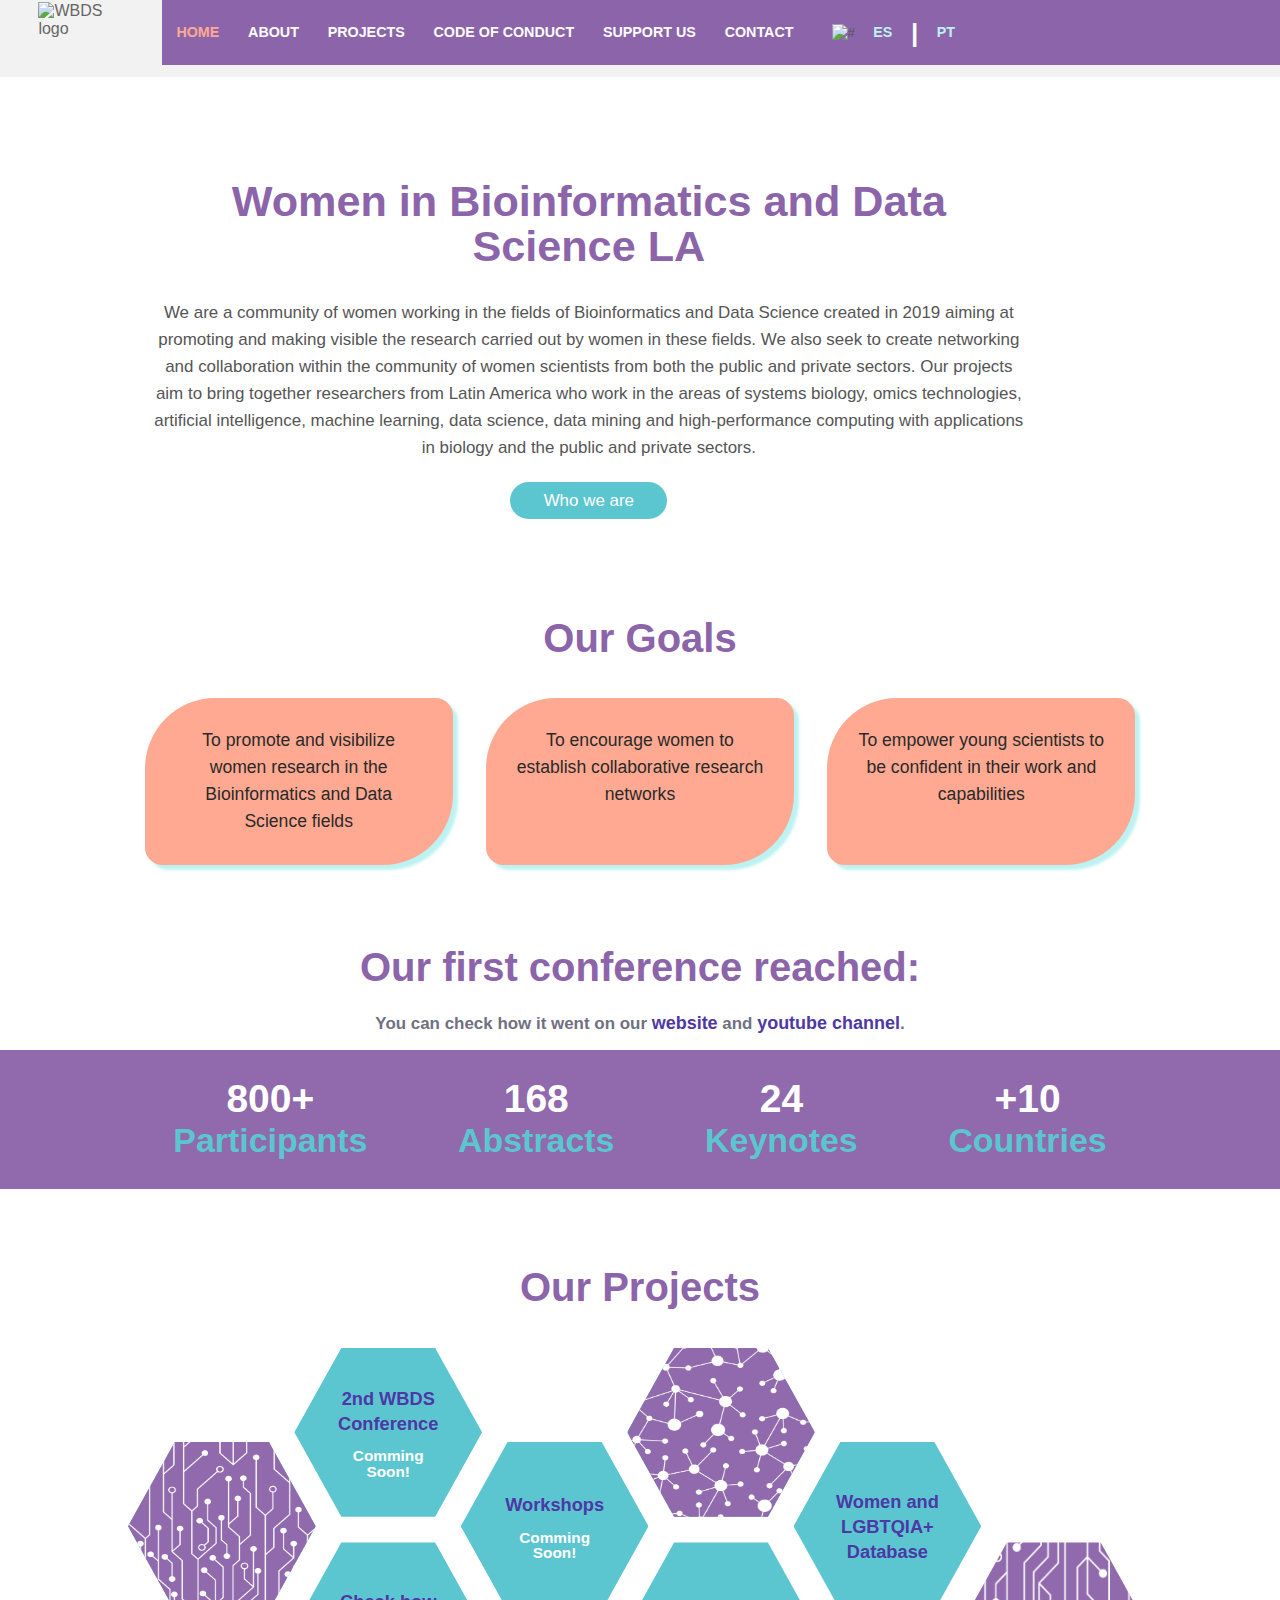
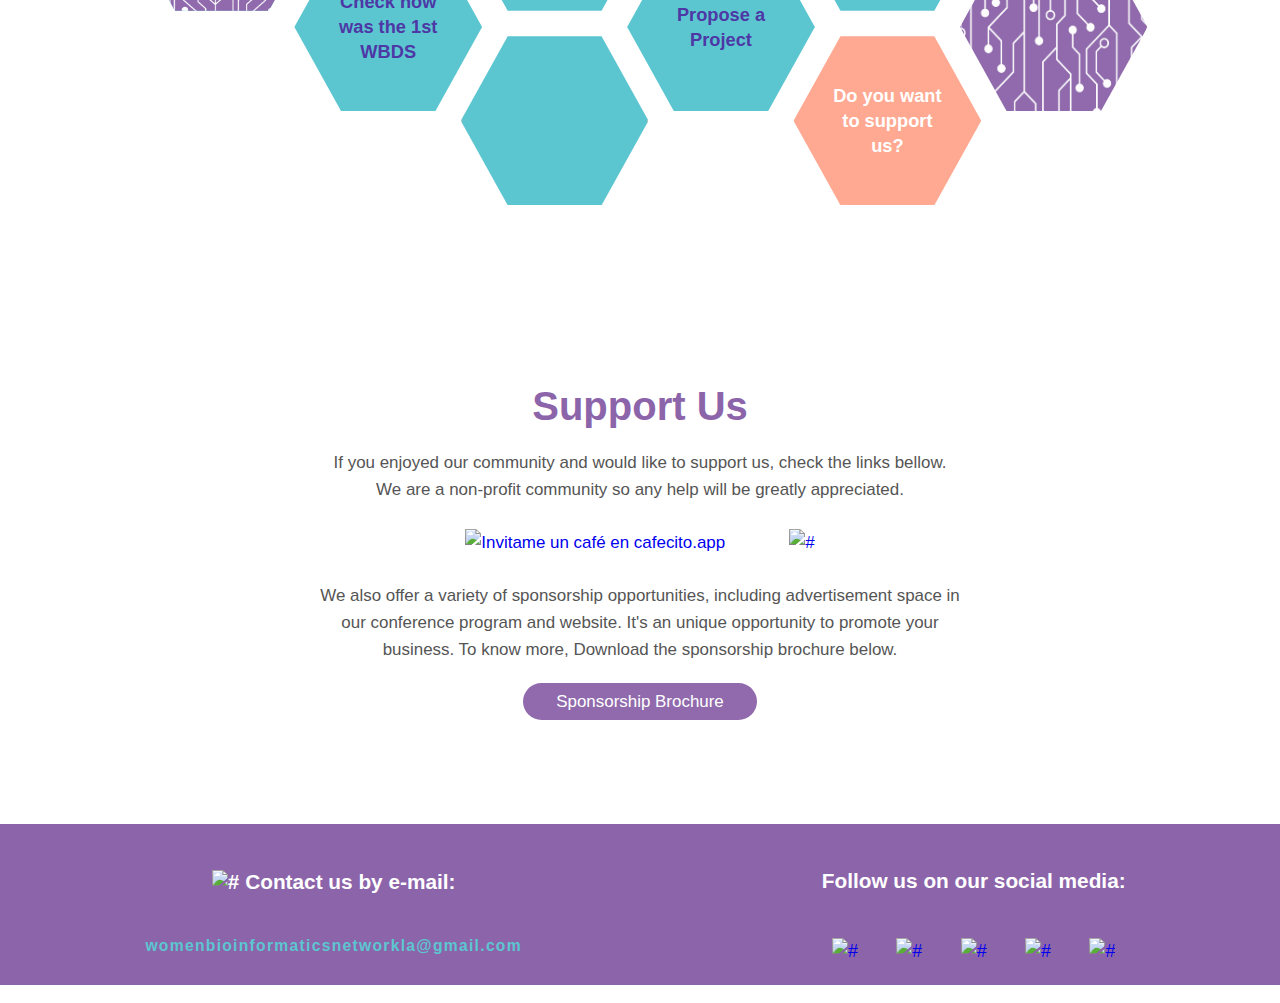
==== index.html @ a0a858cb "fixed responsive" ====
<!DOCTYPE html>
<html lang="en">
    <head>
        <meta charset='utf-8'>
        <meta http-equiv='X-UA-Compatible' content='IE=edge'>
        <title>Women in Bioinformatics and Data Science Latin America</title>
        <meta name='viewport' content='width=device-width, initial-scale=1'>
        <link rel='stylesheet' type='text/css' href='main.css'>
        <link rel='stylesheet'  type='text/css' href="responsive.css">
        <script src="assets/js/main.js" type="text/javascript" charset="utf-8" defer></script>
        <script src="https://code.jquery.com/jquery-3.5.1.min.js" integrity="sha256-9/aliU8dGd2tb6OSsuzixeV4y/faTqgFtohetphbbj0=" crossorigin="anonymous"></script>
    </head>
       
    <body>
        <nav>
            <figure class="logofigure">
                <img src="./assets/img/logo.png" alt="WBDS logo" >
            </figure>
            <figure class="arrowfigure">
                <img src="./assets/img/top_arrow.png" alt="" >
            </figure>
            <div class="header">
                <div class="ham">
                    <img src="assets/icon/lista.png" class="ham-list disable" id="ham-list" >
                    <img src="assets/icon/close.png" class="cross-icon" id="cross-icon">
                </div>
                <ul class="nav-options" id="nav-options">
                    <li>
                        <a id="home-button" class="active" href="index.html">Home</a>
                    </li>
                    <li>
                        <a id="whoweare-button" href="#">About</a>
                    </li>
                    <li>
                        <a href="#projects">Projects</a>
                    </li>
                    <li>
                        <a href="conduct.html">Code of Conduct</a>
                    </li>
                    <li>
                        <a href="#support">Support Us</a>
                    </li>
                    <li>
                        <a href="#contact">Contact</a>
                    </li>
                    <li>
                        <ul class="lang-ul">
                            <li class="languages">
                                <img alt="#" src="./assets/icon/globe.png" class="lang-img">
                                <img alt="#" src="./assets/icon/globe_purple.png" class="lang-imige-mobile">
                            </li>
                            <li class="languages">
                                <a href="#">ES</a>
                            </li>
                            <li class="languages">
                                <h4 class="sep">|</h4>
                            </li>
                            <li class="languages">
                                <a href="#">PT</a>
                            </li>
                        </ul>
                    </li>
                </ul>
                <div>
                    <img>
                </div>
            </div>
        </nav>
    
        <section id="about">
            <div  class="row">
                <article class='about'>
                    <h1>Women in Bioinformatics and Data Science LA</h1>
                    <p>We are a community of women working in the fields of Bioinformatics and Data Science created in 2019 aiming at promoting and making visible the research carried out by women in these fields. 
                        We also seek to create networking and collaboration within the community of women scientists from both the public and private sectors.
                        Our projects aim to bring together researchers from Latin America who work in the areas of systems biology, omics technologies, artificial intelligence, machine learning, data science, data mining and high-performance computing with applications in biology and the public and private sectors.</p>
                    <a href="about.html" class="button" target="_blank" >Who we are</a>
                </article>
    
                <figure class="aboutfigure">
                    <img src="./assets/img/cabeza.png" alt="" >
                </figure>
            </div>
        </section>

        <section id="goals">
            <article class="goals">
                <h2>Our Goals</h2>
                <ul>
                    <li>To promote and visibilize women research in the Bioinformatics and Data Science fields</li>
                    <li>To encourage women to establish collaborative research networks</li>
                    <li>To empower young scientists to be confident in their work and capabilities</li>
                </ul>
            </article>
        </section>

        <section id="1stwbds">
            <h2 class="blue">Our first conference reached: </h2>
            <p class="p_purplerow" >You can check how it went on our <a href="https://womenbioinfodatascla.github.io/" target="_blank">website</a> and <a href="https://www.youtube.com/channel/UCh4nMfC3_YIH6A1q5uf2Q0Q" target="_blank">youtube channel</a>.</p>  
            <div class="purplerow">
                <ul>
                    <li>
                        <h3>800+</h3>
                        <h4>Participants</h4>
                    </li>
                    <li>
                        <h3>168</h3>
                        <h4>Abstracts</h4>
                    </li>
                    <li>
                        <h3>24</h3>
                        <h4>Keynotes</h4>
                    </li>
                    <li>
                        <h3>+10</h3>
                        <h4>Countries</h4>
                    </li>
                </ul>
            </div>
        </section>

        <section id="projects">
            <h2>Our Projects</h2>
            <div  class="projects">
                <a>
                    <div>
                    </div>
                    <img alt src='assets/img/CIRCUITOS.png'/>
                </a>
                <a class="clickable">
                    <div>
                    <h2>2nd WBDS Conference</h2>
                        <h3>Comming Soon!</h3>
                    </div>
                </a>
                <a class="clickable">
                    <div>
                        <h2>Workshops</h2>
                        <h3>Comming Soon!</h3>
                    </div>
                </a>
                <a>
                    <div>
                    </div>
                    <img alt src='assets/img/MOLECULAS.png' />
                </a>
                <a href="https://docs.google.com/forms/d/e/1FAIpQLSenGDo6cDI_2JZp46tJMPOEjCPrtkJ-uGvq1oJvF2e5HRYYkg/viewform" 
                target="_blank" class="clickable">
                    <div>
                        <h2>Women and LGBTQIA+ Database</h2>
                    </div>
                </a>
                <a class="whitehex">
                    <div>
                    </div>
                </a>
                <a class="whitehex">
                    <div>
                    </div>
                </a>
                <a href="https://www.youtube.com/playlist?list=PLZhNxFPjwTi5iaRr1PeLcjsF1xMmEpogy" 
                target="_blank" class="clickable">
                    <div>
                        <h2>Check how was the 1st WBDS</h2>
                    </div> 
                </a>
                <a>
                    <div>
                    </div>
                    <img alt src='assets/img/cabeza.png' />
                </a>
                <a href="https://docs.google.com/forms/d/e/1FAIpQLSdyi72ASbIZ6bM4K6M4HJ2yL90kCVtoL7L1igOxL93oGFOPxg/viewform" 
                target="blank" class="clickable">
                    <div>
                        <h2>Propose a Project</h2>
                    </div> 
                </a>
                <a href="#support" class="orangehex" >
                    <div>
                        <h2>Do you want to support us?</h2>
                    </div> 
                </a>
                <a class="whitehex">
                    <div>
                    </div>
                    <img alt src='assets/img/CIRCUITOS2.png'/>
                </a>
            </div>
        </section>

        <section id="who-we-are" class="abtext">
        </section>

        <section id="support" class="support">
            <h2>Support Us</h2>
            <article>
                <p>If you enjoyed our community and would like to support us, check the links bellow.</p>
                <p>We are a non-profit community so any help will be greatly appreciated.</p>
                <div class="supportlinks">
                    <a href="https://cafecito.app/wbdsla" rel="noopener" target="_blank">
                        <img src="assets/img/cafecito.png" alt="Invitame un café en cafecito.app">
                    </a> 
                    <a href="https://www.paypal.me/1wbds" rel="noopener" target="_blank">
                        <img src="assets/img/paypal.png" alt="#">
                    </a> 
                </div>
            </article>
            <article>
                <p> We also offer a variety of sponsorship opportunities, including advertisement space in our conference program and website. 
                    It's an unique opportunity to promote your business. To know more, Download the sponsorship brochure below. </p>
                <div class="brochurelink">
                    <a href="#" class="button" target="_blank">Sponsorship Brochure</a>
                </div>
            </article>
        </section>

        <footer id="contact" >
            <section id="email">
                <h5><img src="./assets/icon/email.png" alt="#">  Contact us by e-mail:</h5>
                <address>womenbioinformaticsnetworkla@gmail.com</address>
            </section>
            
            <section id="socialmedia" >
                <h5>Follow us on our social media:</h5>
                <ul class="medialinks">
                    <li>
                        <a href="https://twitter.com/BioinfoLa" target="_blank"><img alt="#" src="./assets/icon/tw.png"></a>
                    </li>
                    <li>
                        <a href="https://www.facebook.com/womenbioinfodatascla" target="_blank"><img alt="#" src="./assets/icon/fb.png"></a>
                    </li>
                    <li>
                        <a href="https://t.me/WomenBioinfoDataScLA" target="_blank"><img alt="#" src="./assets/icon/tl.png"></a>
                    </li>             
                    <li>
                        <a href="https://www.youtube.com/channel/UCh4nMfC3_YIH6A1q5uf2Q0Q" target="_blank"><img alt="#" src="./assets/icon/yt.png"></a>
                    </li>
                    <li>
                        <a href="https://github.com/WomenBioinfoDataScLA" target="_blank"><img alt="#" src="./assets/icon/gt.png"></a>
                    </li>
                </ul>
            </section>
        </footer>
        <script src='main.js'></script>        
        <svg width="0" height="0">
            <defs>
                <clipPath id="hexagono" clipPathUnits="objectBoundingBox">
                    <polygon points=".25 0, .75 0, 1 .5, .75 1, .25 1, 0 .5" />
                </clipPath>
            </defs>
        </svg>
    </body>
</html>
---- main.css ----
/*----------------------------- import fonts -----------------------------*/
@import url('https://fonts.google.com/?query=lato&preview.text_type=custom&selection.family=Lato:ital,wght@0,400;1,300;1,400');

* {
  margin: 0;
  padding: 0;
  box-sizing: border-box;
  position: relative;
  border: 0 none;
}

body {
  color: #666666;
  font-family: 'Lato', sans-serif;
  font-weight: normal;
  margin: 0;
  overflow-x: hidden;
  background-color: rgb(255, 255, 255);
}

h1 {
  line-height: 45px;
  font-size: 2.7em;
  color: rgb(140, 100, 170);
  text-align: center;
  font-weight: bold;
  margin-bottom: 30px;
  width: 100%;
}

h2 {
  line-height: 45px;
  font-size: 2.5em;
  color: rgb(140, 100, 170);
  text-align: center;
  margin-bottom: 20px;
}

h3 {
  font-size: 2.3em;
  text-align: center;
}

h4 {
  font-size: 2em;
  color: rgb(255, 255, 255);
}

h5 {
  font-size: 1.3em;
  color: rgb(255, 255, 255);
  margin: 2vw 0;
}

h6 {
  font-size: 0.9em;
}

p,li {
  font-size: 1.06em;
  color: rgb(85, 85, 85);
  line-height: 27px;
  text-align: center;
}

a{
  text-decoration: none; /* remove underline */
  font-size: 1.06em;
  line-height: 27px;
  text-align: center;
}

.disable {
  display: none;
}

/*----------------------------- nav bar -----------------------------*/
/*https://itnext.io/how-to-create-a-responsive-navigation-bar-with-html-css-and-jquery-step-by-step-tutorial-9c780b58479f*/

nav{
  display: flex;
  flex-direction: row;
  align-items: flex-start;
  margin:0;
  height:6vw;
  width: 100%;
  background: #f3f2f2;
}

.logofigure{
  margin:0 3vw;
}

.logofigure img{
  width:auto;
  height:4.9vw;
  margin-top: 2%;
}

.arrowfigure{
  margin:0px -1px 0px 0px;
}

.arrowfigure img{
  height:5.1vw;
}

.header{
  background-color: rgb(140, 100, 170);
  width: 100%;
  height: 5.1vw;
  display: flex;
  align-items: center;
}

nav ul{
  display: flex;
  align-items: center;
  text-transform: uppercase;
  margin:0;
}

nav li{
  list-style-type: none;
  margin: 0 .3vw;
  line-height: 18px;
}

nav a{
  color: rgb(254, 254, 254);
  font-size: 1.1em;
  line-height: 15px;
  font-weight: bold;
}

nav a:hover{
  color: #ffa992;
}

.active{
  color: #ffa992
}

.lang-imige-mobile{
  display: none;
}

.ham{
  display: none;
}

.lang-img{
  width: 32px;
}

.languages{
  margin:0 0.15vw;
}

.languages a{
  color:#bdf2f2;
  margin: 0;
}

/*----------------------------- ABOUT -----------------------------*/

.row {
  display: flex;
  padding: 0;
  margin: 5vw 12vw;
  align-items: center;
  justify-content: center;
}

.about {
  padding: 3vw 0vw;
  margin-right: 2vw;
  text-align: center;
}

.about p{
  margin-bottom: 2vw;
}

.aboutfigure {
  padding: 3vw;
}

.aboutfigure img{
  width:auto;
  height:26vw;
}

/*----------------------------- BUTTON -----------------------------*/
/*https://fdossena.com/?p=html5cool/buttons/i.frag*/

.button{
  width: 10vw;
  padding: 0.7vw 2.6vw;
  margin:1vw;
  border-radius:2em; /* borda arredondada */
  color:#FFFFFF;
  background-color:  #5cc6d0;
  transition: all 0.2s;
}

.button:hover{
  background-color: #e7d4f9;
  color: #906aac;
}

/*----------------------------- GOALS -----------------------------*/

.goals{
  display: flex;
  flex-direction: column;
  justify-content: center;
  margin: 5vw 10vw;
}

.goals ul{
  list-style: none;
  display: flex;
  width: 100%;
  justify-content: space-between;
}

.goals li{
  background-color: #ffa992;
  padding: 2.3vw;
  margin: 1.3vw;
  flex: 1;
  border-radius: 4em 1em;
  font-size: 1.1em;
  color: #292929;
  box-shadow: 5px 5px 3px #bdf2f2;
}

.goals li:hover{
  box-shadow: 5px 5px 3px #e7d4f9;
}


/*----------------------------- 1stWBDS -----------------------------*/

.p_purplerow{
  margin: 0.3vw 0vw;
  line-height: 2vw;
  font-weight: bold;
  color: #707081;
}

.p_purplerow a{
  color:#4d38a5;
}

.purplerow {
  padding: 1.5vw 10vw;
  margin: 1vw 0vw 6vw 0vw;
  background-color: #906aac;
}

.purplerow ul{
  list-style: none;
  display: flex;
  flex-direction: row;
  flex-wrap: wrap;
  width: 100%;
  justify-content: space-around;
}

.purplerow h3{
  color:#ffff;;
  margin: 1.2vw 0vw;
}

.purplerow h4{
  color:#5cc6d0;
  margin: 1.2vw 0vw;
}

.purplerow h3:hover,h4:hover{
  color: #e7d4f9;
}



/*----------------------------- SUPPORT -----------------------------*/

.support{
  background-image: url("assets/img/box.png");
  background-repeat: no-repeat;
  background-position: top;
  padding-bottom: 5vw;
}

.support h2{
  padding-top: 5vw;
}

.support article{
  margin: 0 25vw;
  text-align: center;
}

.supportlinks{
  display: flex;
  flex-direction: row;
  margin: 2vw 0;
  text-align: center;
  justify-content: center;
  gap:5vw;
}

.brochurelink{
  margin: 2vw 0;
}

.brochurelink .button{
  color: #ffff;
  background-color: #906aac;
}

.brochurelink .button:hover{
  color: #ffff;
  background-color: #5cc6d0;
}


/*-------------------------HEXAGONS-----------------------------*/

:root {
	--Nhexa: 4;
	--gap: 2vw;
	--size: calc(calc(100vw / var(--Nhexa)) - var(--gap));
}

#projects{
  box-sizing: border-box;
  overflow-X: hidden;
	hyphens: auto;
  position: relative;
  box-sizing: inherit;
}

.projects {
  margin: calc(var(--size) * .70) 0 3vw 10vw;
  width: calc(var(--size) * calc(var(--Nhexa) - 1));
	display: grid;
	grid-template-columns: repeat(var(--Nhexa), 1fr);
	grid-gap: var(--gap);
}

.projects a {
	background: #5cc6d0;
  width: var(--size);
  height: calc(var(--size) / 1.1111111);
	clip-path: url(#hexagono);
  clip-path: polygon(25% 0, 75% 0, 100% 50%, 75% 100%, 25% 100%, 0 50%);
  margin-right: calc(var(--size) / 2);
	color: #fff;
	overflow: hidden;
}

.projects a.clickable:hover{
  background: #bdf2f2;
}

.projects a.orangehex:hover{
  background: #e7d4f9;
}

.projects a.orangehex:hover h2{
  color: #4d38a5;
}

.projects a.clickable:active, a.orangehex:active {
  box-shadow: 0 2px 0 #006599;
  transform: translateY(3px);
}

.projects .whitehex,.projects .orangehex{
  display:none;
}

.projects .orangehex h2 {
  color: #ffffff;
  margin:0 -8px;
}

.projects a:nth-child(2n) {
  margin: calc(var(--size) * -.5) calc(var(--size) * -.25) 0 calc(var(--size) * -.75);
}

.projects a::before {
	content: '';
	float: left;
	width: 25%;
	height: 100%;
	clip-path: polygon(0% 0%, 100% 0%, 0% 50%, 100% 100%, 0% 100%);
	shape-outside: polygon(0% 0%, 100% 0%, 0% 50%, 100% 100%, 0% 100%);
}

.projects img {
  width: var(--size);
	height: var(--size);
	position: absolute;
	top: 50%;
	left: 50%;
	transform: translate(-50%, -50%);
	transform-origin: 0% 50%;
	transition: .75s;
	clip-path: url(#hexagono);
	clip-path: inherit;
	z-index:  10;
}

.projects h2 {
  font-size: .95em;
  line-height: 25px;
  color:#4d38a5;
  margin:0 -9px;
}

.projects h3 {
  font-size: .8em;
  color:#ffffff;
  margin-top: 1vw;
}

.projects div {
	display: flex;
	flex-direction: column;
	flex-wrap: nowrap;
	justify-content: center;
	max-width: 50%;
	height: 100%;
	font-size: calc(9 / var(--Nhexa) * 1vw);
	line-height: 1;
	color: #fff;
	transition: .75s .05s;
  text-align: center;
}

.projects div p {
	font-size: 70%;
	line-height: 1.2;
	width: 100%;
}

@media only screen and (max-width: 600px) {
	:root {
    --Nhexa: 2;
  }

  .projects{
    margin-left: 0;
  }
}

/*----------------------------- FOOTER -----------------------------*/

footer {
  background-color: rgb(140, 100, 170);
  margin-top: 1.5vw;
  margin-bottom: 0;
  padding-top:1.5vw;
  display: flex;
  flex-direction: row;
  justify-content: space-around;
  align-items: center;
}

footer section{
  display: flex;
  flex-direction: column;
  align-items: center;
}

footer h4 {
  color:#FFFFFF;
  margin-bottom: 0px;
}

address {
  font-size: .98em;
  line-height: 4vw;
  margin-bottom: 1vw;
  color:rgb(92, 198, 208);
  font-weight: bold;
  font-style: normal;
  letter-spacing: .1vw;
}

.medialinks{
  height: 5.2vw;
  display: flex;
  flex-wrap: wrap;
  justify-content: center;
  align-items: center;
  margin:0;
  line-height: 1vw;
  padding:0;
}

.medialinks li{
  list-style-type: none; /* remove bullet point */
  margin: 0 1.5vw; /* add space between items in the list */
}

.medialinks img:hover {
  background-color:rgb(92, 198, 208);
  border-radius: 1.4vw;
}

/*----------------WHO ARE WE------------*/
.abtext {
  padding: 3vw 0vw;
  text-align: center;
  margin-right: 2vw;
}

.memberslist {
  display: flex;
  justify-content: center;
  flex-wrap: wrap;
  align-items: center;
  margin: 0;
  width: 100%;
}

.member{
  display: flex;
  flex-direction: column;
  justify-content: center;
  align-items: center;
  margin-right: 50px;
  margin-left: 50px;
  width: 20vw;
  height: 350px;
}

.member img{
  width: 15vw;
  height: 15vw;
  object-fit: cover;
  border-radius: 100%;
}
---- responsive.css ----
@media screen and (min-width: 350px) and (max-width: 650px){
 h5{
    font-size: 1.1em;
 } 
 .goals li{
    padding: 4vw;
 }
 .purplerow li{
     margin: 0 7vw;
 }
 .projects h2 {
    font-size: 1.1em;
 }
 .support{
     background-image: none;
     background-color: #e7d4f9;
 }
 .supportlinks img{
     width: 90%;     
 }
 footer {
    padding-bottom: 4vw;
 }
 footer img {
    width: 7vw;
 }
}

@media screen and (max-width: 850px){
    h2{
        font-size: 2em;
    }
    h4{
        line-height: 35px;
    }
    
    nav {
        height: 11vw;
    }

    .arrowfigure img{
        height:9.2vw;
    }
      
    .header{
        height: 9.2vw;
        padding-left: 22%;
        padding-right: 12%;
        justify-content: right;
    }
    
    .nav-options{
        position: absolute;
        margin-top: 50%;
        align-items: end;
        margin-right: -2.5%;
    }

    .logofigure img{
        width:auto;
        height:8.9vw;
    }
   
    nav ul{
        flex-direction: column;
        margin-top: 40%;
        list-style-type: none;
        z-index: 10;
    }

    nav li{
        line-height: 30px;
    }

    nav a{
        color: rgb(140, 100, 170);
        font-size: 13px;
    }

    .lang-ul{
        flex-direction: row;
        margin-top: 0;
    }

    .languages a,
    .languajes h4{
        color: rgb(140, 100, 170);
    }

    .sep{
        color: rgb(140, 100, 170); 
    }

    .row{
        flex-direction: column-reverse;
        margin: 5vw 0vw;
    }

    .ham{
        display: block;
        position: absolute;
        margin-right: -7%;
        margin-top: 2%;
    }

    .ham img{
        width: 18px;
    }

    .lang-imige-mobile{
        display: block;
        width: 19px;
        margin-top: -44px;
        margin-left: 9px;
    }

    .about{
        margin-right: 0;
        margin: 0 4vw 2vw;
    }

    .button{
        margin:0.2em auto;
        padding: 1.5vw 2.6vw;
    }

    .goals{
        margin: 5vw 0vw;
    }

    .goals ul{
        flex-direction: column;   
    }

    .goals li{
        padding: 2.6vw;
    }

    .purplerow{
        padding: 0vw 3vw;
    }

    .purplerow h3{
        font-size: 1.7em;
    }

    .purplerow h4{
        font-size: 1.5em;
    }

    .projects{
        margin: calc(var(--size) * .7) 0 3vw 10vw;
    }
    
    .support{
        padding-bottom: 10vw;
    }

    .support h2 {
        padding-top: 8vw;
        margin-bottom: 26px;
    }

    .support article {
        margin: 0px 6vw;
    }
    
    footer{
        flex-direction: column;
        padding-bottom: 2vw;
    }

    footer img{
        width: 4.5vw;
    }
}

@media screen and (min-width:851px) and (max-width: 1009px){
    h3 {
        font-size: 1.8em;
        text-align: center;
    }
    nav ul > li {
        margin: 0 1vw;
        line-height: 18px;
    }
    nav a{
        font-size: .85em;
    }
    .row{
        margin: 5vw 8vw;
    }
    .goals{
        margin: 5vw 7vw;        
    }
    .purplerow h3{
        font-size: 1.7em;
    }

    .purplerow h4{
        font-size: 1.5em;
    }
}

@media (min-width: 1010px) and (max-width: 1500px){
    nav ul > li {
        padding: 8px 8px;
        font-size: 13px;
        margin: 0 0.5vw;
    }
    
    .languages {
        margin: 0 0.1vw;
    }

    :root {
        --Nhexa: 6;
      }
      .projects .whitehex {
          display: block;
          background: #ffff;
      }
      .projects .orangehex {
          display: block;
          background: #ffa992;
      }
}

/*-------------------------HEXAGONS-----------------------------*/
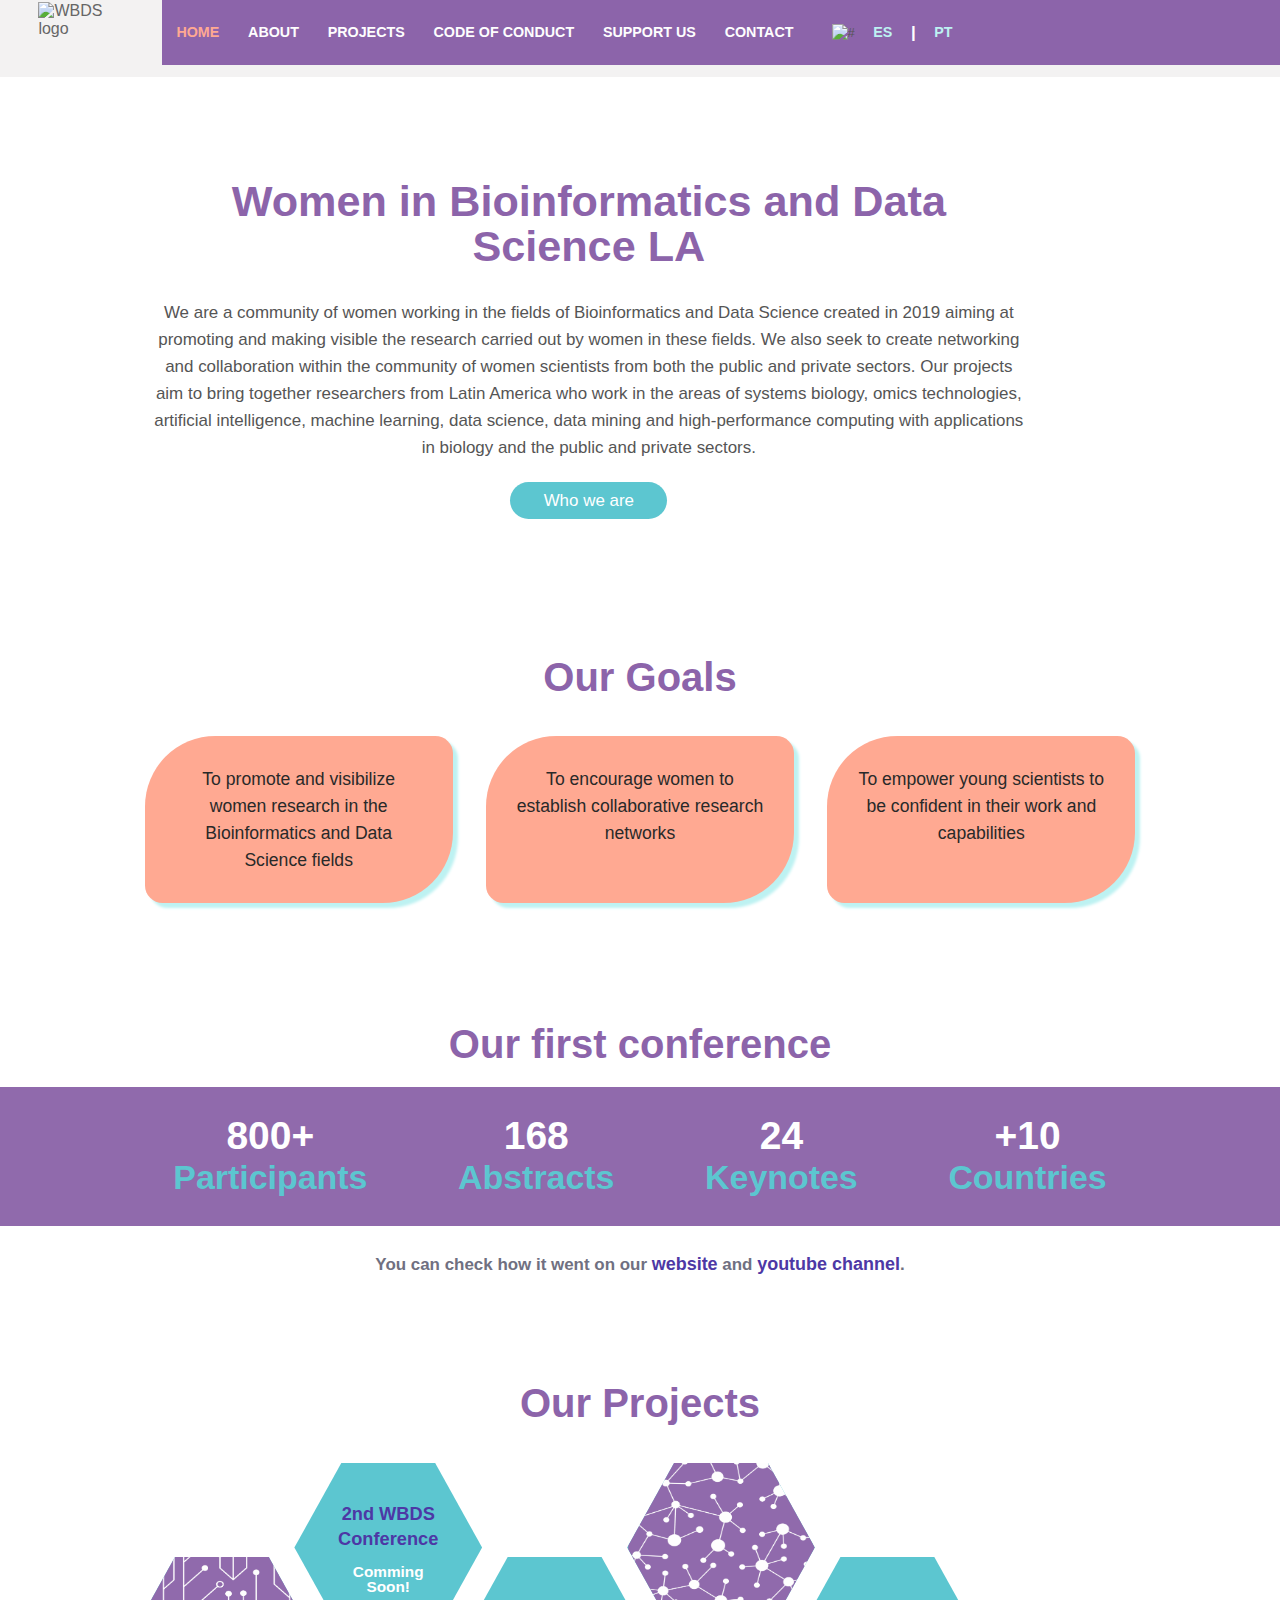
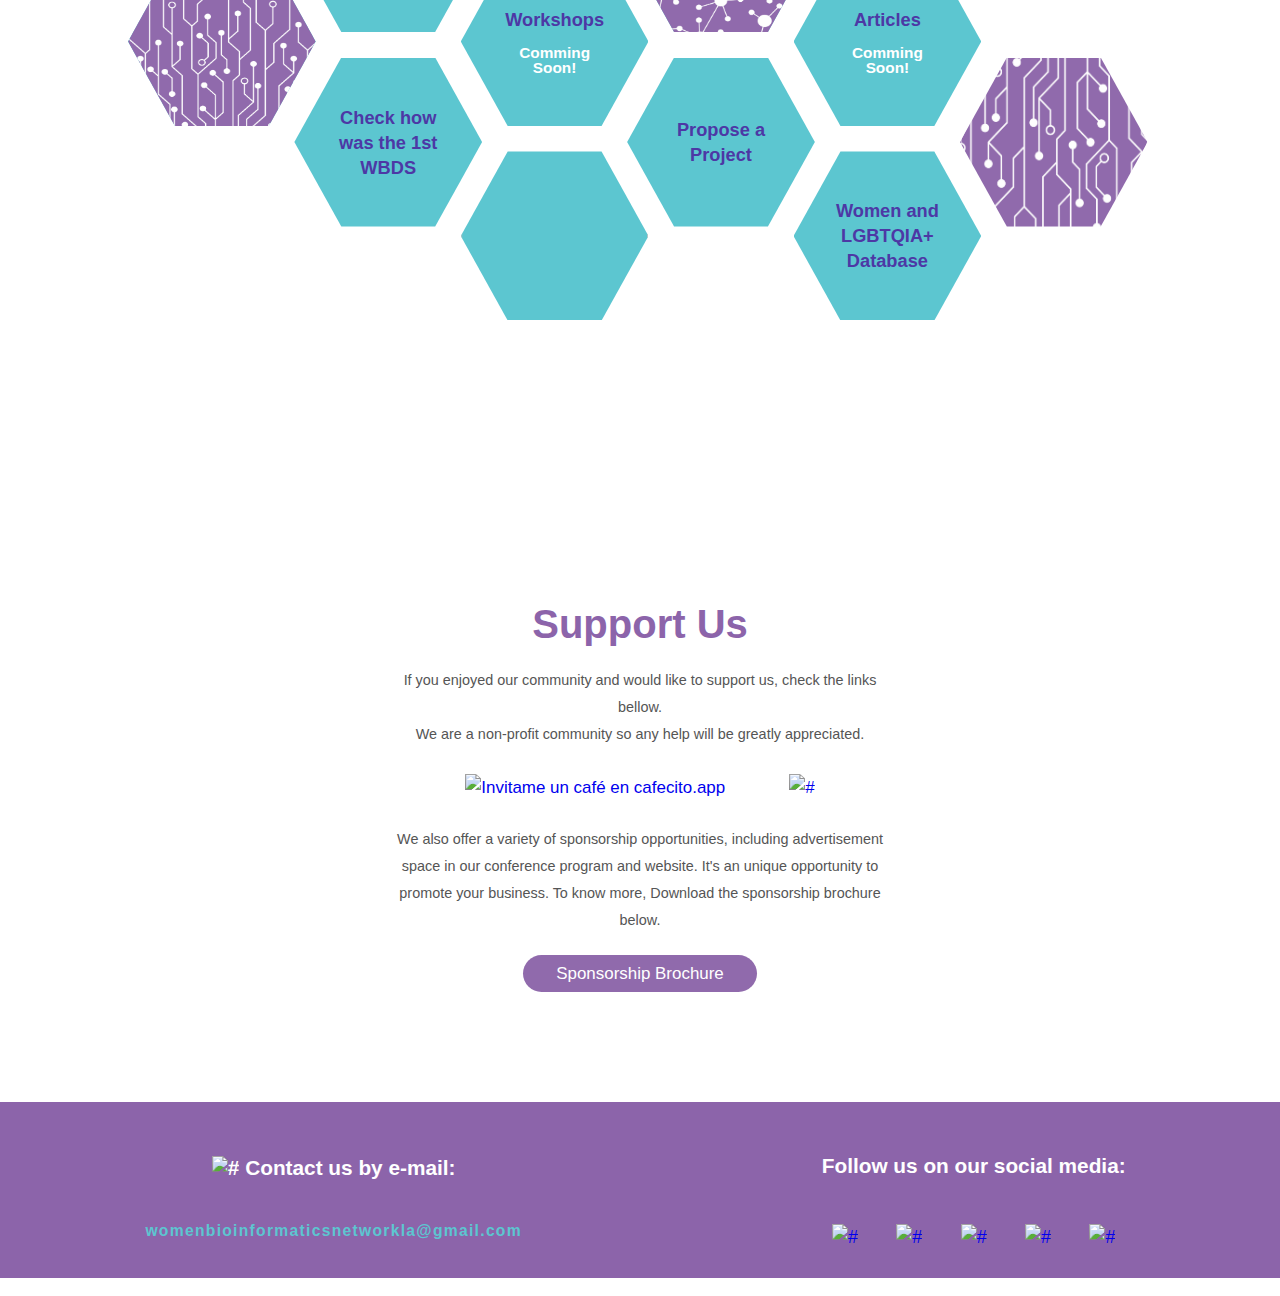
==== commit 668abbb5: "JS and responsive fixed" ====
--- a/index.html
+++ b/index.html
@@ -1,253 +1,257 @@
 <!DOCTYPE html>
 <html lang="en">
-    <head>
-        <meta charset='utf-8'>
-        <meta http-equiv='X-UA-Compatible' content='IE=edge'>
-        <title>Women in Bioinformatics and Data Science Latin America</title>
-        <meta name='viewport' content='width=device-width, initial-scale=1'>
-        <link rel='stylesheet' type='text/css' href='main.css'>
-        <link rel='stylesheet'  type='text/css' href="responsive.css">
-        <script src="assets/js/main.js" type="text/javascript" charset="utf-8" defer></script>
-        <script src="https://code.jquery.com/jquery-3.5.1.min.js" integrity="sha256-9/aliU8dGd2tb6OSsuzixeV4y/faTqgFtohetphbbj0=" crossorigin="anonymous"></script>
-    </head>
-       
-    <body>
-        <nav>
-            <figure class="logofigure">
-                <img src="./assets/img/logo.png" alt="WBDS logo" >
+
+<head>
+    <meta charset='utf-8'>
+    <meta http-equiv='X-UA-Compatible' content='IE=edge'>
+    <title>Women in Bioinformatics and Data Science Latin America</title>
+    <meta name='viewport' content='width=device-width, initial-scale=1'>
+    <link rel='stylesheet' type='text/css' href='main.css'>
+    <link rel='stylesheet' type='text/css' href="responsive.css">
+    <script src="assets/js/main.js" type="text/javascript" charset="utf-8" defer></script>
+    <script src="https://code.jquery.com/jquery-3.5.1.min.js" integrity="sha256-9/aliU8dGd2tb6OSsuzixeV4y/faTqgFtohetphbbj0=" crossorigin="anonymous"></script>
+</head>
+
+<body>
+    <nav>
+        <figure class="logofigure">
+            <img src="./assets/img/logo.png" alt="WBDS logo">
+        </figure>
+        <figure class="arrowfigure">
+            <img src="./assets/img/top_arrow.png" alt="">
+        </figure>
+        <div class="header">
+            <div class="ham">
+                <img src="assets/icon/lista.png" class="ham-list disable" id="ham-list">
+                <img src="assets/icon/close.png" class="cross-icon" id="cross-icon">
+            </div>
+            <ul class="nav-options" id="nav-options">
+                <li>
+                    <a id="home-button"  class="active" href="index.html">Home</a>
+                </li>
+                <li>
+                    <a id="whoweare-button" href="#">About</a>
+                </li>
+                <li>
+                    <a id="projects-button" href="#projects">Projects</a>
+                </li>
+                <li>
+                    <a id="conduct-button" href="#">Code of Conduct</a>
+                </li>
+                <li>
+                    <a id="support-button" href="index.html#support">Support Us</a>
+                </li>
+                <li>
+                    <a id="contact-button" href="#contact">Contact</a>
+                </li>
+                <li>
+                    <ul class="lang-ul">
+                        <li class="languages">
+                            <img alt="#" src="./assets/icon/globe.png" class="lang-img">
+                            <img alt="#" src="./assets/icon/globe_purple.png" class="lang-imige-mobile">
+                        </li>
+                        <li class="languages">
+                            <a id="spanish-button" href="#">ES</a>
+                        </li>
+                        <li class="languages">
+                            <h5 class="sep">|</h5>
+                        </li>
+                        <li class="languages">
+                            <a id="portuguese-button" href="#">PT</a>
+                        </li>
+                    </ul>
+                </li>
+            </ul>
+            <div>
+                <img>
+            </div>
+        </div>
+    </nav>
+
+    <section id="about">
+        <div  class="row">
+            <article class='about'>
+                <h1>Women in Bioinformatics and Data Science LA</h1>
+                <p>We are a community of women working in the fields of Bioinformatics and Data Science created in 2019 aiming at promoting and making visible the research carried out by women in these fields. 
+                    We also seek to create networking and collaboration within the community of women scientists from both the public and private sectors.
+                    Our projects aim to bring together researchers from Latin America who work in the areas of systems biology, omics technologies, artificial intelligence, machine learning, data science, data mining and high-performance computing with applications in biology and the public and private sectors.</p>
+                <a href="about.html" class="button" target="_blank" >Who we are</a>
+            </article>
+
+            <figure class="aboutfigure">
+                <img src="./assets/img/cabeza.png" alt="" >
             </figure>
-            <figure class="arrowfigure">
-                <img src="./assets/img/top_arrow.png" alt="" >
-            </figure>
-            <div class="header">
-                <div class="ham">
-                    <img src="assets/icon/lista.png" class="ham-list disable" id="ham-list" >
-                    <img src="assets/icon/close.png" class="cross-icon" id="cross-icon">
-                </div>
-                <ul class="nav-options" id="nav-options">
-                    <li>
-                        <a id="home-button" class="active" href="index.html">Home</a>
-                    </li>
-                    <li>
-                        <a id="whoweare-button" href="#">About</a>
-                    </li>
-                    <li>
-                        <a href="#projects">Projects</a>
-                    </li>
-                    <li>
-                        <a href="conduct.html">Code of Conduct</a>
-                    </li>
-                    <li>
-                        <a href="#support">Support Us</a>
-                    </li>
-                    <li>
-                        <a href="#contact">Contact</a>
-                    </li>
-                    <li>
-                        <ul class="lang-ul">
-                            <li class="languages">
-                                <img alt="#" src="./assets/icon/globe.png" class="lang-img">
-                                <img alt="#" src="./assets/icon/globe_purple.png" class="lang-imige-mobile">
-                            </li>
-                            <li class="languages">
-                                <a href="#">ES</a>
-                            </li>
-                            <li class="languages">
-                                <h4 class="sep">|</h4>
-                            </li>
-                            <li class="languages">
-                                <a href="#">PT</a>
-                            </li>
-                        </ul>
-                    </li>
-                </ul>
-                <div>
-                    <img>
-                </div>
-            </div>
-        </nav>
-    
-        <section id="about">
-            <div  class="row">
-                <article class='about'>
-                    <h1>Women in Bioinformatics and Data Science LA</h1>
-                    <p>We are a community of women working in the fields of Bioinformatics and Data Science created in 2019 aiming at promoting and making visible the research carried out by women in these fields. 
-                        We also seek to create networking and collaboration within the community of women scientists from both the public and private sectors.
-                        Our projects aim to bring together researchers from Latin America who work in the areas of systems biology, omics technologies, artificial intelligence, machine learning, data science, data mining and high-performance computing with applications in biology and the public and private sectors.</p>
-                    <a href="about.html" class="button" target="_blank" >Who we are</a>
-                </article>
-    
-                <figure class="aboutfigure">
-                    <img src="./assets/img/cabeza.png" alt="" >
-                </figure>
-            </div>
+        </div>
+    </section>
+
+    <section id="goals">
+        <article class="goals">
+            <h2>Our Goals</h2>
+            <ul>
+                <li>To promote and visibilize women research in the Bioinformatics and Data Science fields</li>
+                <li>To encourage women to establish collaborative research networks</li>
+                <li>To empower young scientists to be confident in their work and capabilities</li>
+            </ul>
+        </article>
+    </section>
+
+    <section id="1stwbds">
+        <h2 class="blue">Our first conference </h2>
+        <div class="purplerow">
+            <ul>
+                <li>
+                    <h3>800+</h3>
+                    <h4>Participants</h4>
+                </li>
+                <li>
+                    <h3>168</h3>
+                    <h4>Abstracts</h4>
+                </li>
+                <li>
+                    <h3>24</h3>
+                    <h4>Keynotes</h4>
+                </li>
+                <li>
+                    <h3>+10</h3>
+                    <h4>Countries</h4>
+                </li>
+            </ul>
+        </div>
+        <p class="p_purplerow">You can check how it went on our <a href="https://womenbioinfodatascla.github.io/" target="_blank">website</a> and <a href="https://www.youtube.com/channel/UCh4nMfC3_YIH6A1q5uf2Q0Q" target="_blank">youtube channel</a>.</p>
+    </section>
+
+    <section id="projects">
+        <h2>Our Projects</h2>
+        <div class="projects">
+            <a>
+                <div>
+                </div>
+                <img alt src='assets/img/CIRCUITOS.png' />
+            </a>
+            <a class="clickable">
+                <div>
+                    <h2>2nd WBDS Conference</h2>
+                    <h3>Comming Soon!</h3>
+                </div>
+            </a>
+            <a class="clickable">
+                <div>
+                    <h2>Workshops</h2>
+                    <h3>Comming Soon!</h3>
+                </div>
+            </a>
+            <a>
+                <div>
+                </div>
+                <img alt src='assets/img/MOLECULAS.png' />
+            </a>
+
+            <a class="clickable">
+                <div>
+                    <h2>Articles</h2>
+                    <h3>Comming Soon!</h3>
+                </div>
+            </a>
+
+            <a class="whitehex">
+                <div>
+                </div>
+            </a>
+            <a class="whitehex">
+                <div>
+                </div>
+            </a>
+            <a href="https://www.youtube.com/playlist?list=PLZhNxFPjwTi5iaRr1PeLcjsF1xMmEpogy" target="_blank" class="clickable">
+                <div>
+                    <h2>Check how was the 1st WBDS</h2>
+                </div>
+            </a>
+            <a>
+                <div>
+                </div>
+                <img alt src='assets/img/cabeza.png' />
+            </a>
+            <a href="https://docs.google.com/forms/d/e/1FAIpQLSdyi72ASbIZ6bM4K6M4HJ2yL90kCVtoL7L1igOxL93oGFOPxg/viewform" target="blank" class="clickable">
+                <div>
+                    <h2>Propose a Project</h2>
+                </div>
+            </a>
+            <a href="https://docs.google.com/forms/d/e/1FAIpQLSenGDo6cDI_2JZp46tJMPOEjCPrtkJ-uGvq1oJvF2e5HRYYkg/viewform" target="_blank" class="clickable">
+                <div>
+                    <h2>Women and LGBTQIA+ Database</h2>
+                </div>
+            </a>
+            <a class="whitehex">
+                <div>
+                </div>
+                <img alt src='assets/img/CIRCUITOS2.png' />
+            </a>
+        </div>
+    </section>
+
+    <section id="who-we-are" class="abtext">
+    </section>
+
+    <section id="conduct" class="conduct">
+    </section>
+
+    <section id="support" class="support">
+        <h2>Support Us</h2>
+        <article>
+            <p>If you enjoyed our community and would like to support us, check the links bellow.</p>
+            <p>We are a non-profit community so any help will be greatly appreciated.</p>
+            <div class="supportlinks">
+                <a href="https://cafecito.app/wbdsla" rel="noopener" target="_blank">
+                    <img src="assets/img/cafecito.png" alt="Invitame un café en cafecito.app">
+                </a>
+                <a href="https://www.paypal.me/1wbds" rel="noopener" target="_blank">
+                    <img src="assets/img/paypal.png" alt="#">
+                </a>
+            </div>
+        </article>
+        <article>
+            <p> We also offer a variety of sponsorship opportunities, including advertisement space in our conference program and website. It's an unique opportunity to promote your business. To know more, Download the sponsorship brochure below. </p>
+            <div class="brochurelink">
+                <a href="https://drive.google.com/file/d/1djj793z2MWue0y9MC2KBer9wld8tkzsL/view?usp=sharing" class="button" target="_blank">Sponsorship Brochure</a>
+            </div>
+        </article>
+    </section>
+
+    <footer id="contact">
+        <section id="email">
+            <h5><img src="./assets/icon/email.png" alt="#"> Contact us by e-mail:</h5>
+            <address>womenbioinformaticsnetworkla@gmail.com</address>
         </section>
 
-        <section id="goals">
-            <article class="goals">
-                <h2>Our Goals</h2>
-                <ul>
-                    <li>To promote and visibilize women research in the Bioinformatics and Data Science fields</li>
-                    <li>To encourage women to establish collaborative research networks</li>
-                    <li>To empower young scientists to be confident in their work and capabilities</li>
-                </ul>
-            </article>
+        <section id="socialmedia">
+            <h5>Follow us on our social media:</h5>
+            <ul class="medialinks">
+                <li>
+                    <a href="https://twitter.com/BioinfoLa" target="_blank"><img alt="#" src="./assets/icon/tw.png"></a>
+                </li>
+                <li>
+                    <a href="https://www.facebook.com/womenbioinfodatascla" target="_blank"><img alt="#" src="./assets/icon/fb.png"></a>
+                </li>
+                <li>
+                    <a href="https://t.me/WomenBioinfoDataScLA" target="_blank"><img alt="#" src="./assets/icon/tl.png"></a>
+                </li>
+                <li>
+                    <a href="https://www.youtube.com/channel/UCh4nMfC3_YIH6A1q5uf2Q0Q" target="_blank"><img alt="#" src="./assets/icon/yt.png"></a>
+                </li>
+                <li>
+                    <a href="https://github.com/WomenBioinfoDataScLA" target="_blank"><img alt="#" src="./assets/icon/gt.png"></a>
+                </li>
+            </ul>
         </section>
-
-        <section id="1stwbds">
-            <h2 class="blue">Our first conference reached: </h2>
-            <p class="p_purplerow" >You can check how it went on our <a href="https://womenbioinfodatascla.github.io/" target="_blank">website</a> and <a href="https://www.youtube.com/channel/UCh4nMfC3_YIH6A1q5uf2Q0Q" target="_blank">youtube channel</a>.</p>  
-            <div class="purplerow">
-                <ul>
-                    <li>
-                        <h3>800+</h3>
-                        <h4>Participants</h4>
-                    </li>
-                    <li>
-                        <h3>168</h3>
-                        <h4>Abstracts</h4>
-                    </li>
-                    <li>
-                        <h3>24</h3>
-                        <h4>Keynotes</h4>
-                    </li>
-                    <li>
-                        <h3>+10</h3>
-                        <h4>Countries</h4>
-                    </li>
-                </ul>
-            </div>
-        </section>
-
-        <section id="projects">
-            <h2>Our Projects</h2>
-            <div  class="projects">
-                <a>
-                    <div>
-                    </div>
-                    <img alt src='assets/img/CIRCUITOS.png'/>
-                </a>
-                <a class="clickable">
-                    <div>
-                    <h2>2nd WBDS Conference</h2>
-                        <h3>Comming Soon!</h3>
-                    </div>
-                </a>
-                <a class="clickable">
-                    <div>
-                        <h2>Workshops</h2>
-                        <h3>Comming Soon!</h3>
-                    </div>
-                </a>
-                <a>
-                    <div>
-                    </div>
-                    <img alt src='assets/img/MOLECULAS.png' />
-                </a>
-                <a href="https://docs.google.com/forms/d/e/1FAIpQLSenGDo6cDI_2JZp46tJMPOEjCPrtkJ-uGvq1oJvF2e5HRYYkg/viewform" 
-                target="_blank" class="clickable">
-                    <div>
-                        <h2>Women and LGBTQIA+ Database</h2>
-                    </div>
-                </a>
-                <a class="whitehex">
-                    <div>
-                    </div>
-                </a>
-                <a class="whitehex">
-                    <div>
-                    </div>
-                </a>
-                <a href="https://www.youtube.com/playlist?list=PLZhNxFPjwTi5iaRr1PeLcjsF1xMmEpogy" 
-                target="_blank" class="clickable">
-                    <div>
-                        <h2>Check how was the 1st WBDS</h2>
-                    </div> 
-                </a>
-                <a>
-                    <div>
-                    </div>
-                    <img alt src='assets/img/cabeza.png' />
-                </a>
-                <a href="https://docs.google.com/forms/d/e/1FAIpQLSdyi72ASbIZ6bM4K6M4HJ2yL90kCVtoL7L1igOxL93oGFOPxg/viewform" 
-                target="blank" class="clickable">
-                    <div>
-                        <h2>Propose a Project</h2>
-                    </div> 
-                </a>
-                <a href="#support" class="orangehex" >
-                    <div>
-                        <h2>Do you want to support us?</h2>
-                    </div> 
-                </a>
-                <a class="whitehex">
-                    <div>
-                    </div>
-                    <img alt src='assets/img/CIRCUITOS2.png'/>
-                </a>
-            </div>
-        </section>
-
-        <section id="who-we-are" class="abtext">
-        </section>
-
-        <section id="support" class="support">
-            <h2>Support Us</h2>
-            <article>
-                <p>If you enjoyed our community and would like to support us, check the links bellow.</p>
-                <p>We are a non-profit community so any help will be greatly appreciated.</p>
-                <div class="supportlinks">
-                    <a href="https://cafecito.app/wbdsla" rel="noopener" target="_blank">
-                        <img src="assets/img/cafecito.png" alt="Invitame un café en cafecito.app">
-                    </a> 
-                    <a href="https://www.paypal.me/1wbds" rel="noopener" target="_blank">
-                        <img src="assets/img/paypal.png" alt="#">
-                    </a> 
-                </div>
-            </article>
-            <article>
-                <p> We also offer a variety of sponsorship opportunities, including advertisement space in our conference program and website. 
-                    It's an unique opportunity to promote your business. To know more, Download the sponsorship brochure below. </p>
-                <div class="brochurelink">
-                    <a href="#" class="button" target="_blank">Sponsorship Brochure</a>
-                </div>
-            </article>
-        </section>
-
-        <footer id="contact" >
-            <section id="email">
-                <h5><img src="./assets/icon/email.png" alt="#">  Contact us by e-mail:</h5>
-                <address>womenbioinformaticsnetworkla@gmail.com</address>
-            </section>
-            
-            <section id="socialmedia" >
-                <h5>Follow us on our social media:</h5>
-                <ul class="medialinks">
-                    <li>
-                        <a href="https://twitter.com/BioinfoLa" target="_blank"><img alt="#" src="./assets/icon/tw.png"></a>
-                    </li>
-                    <li>
-                        <a href="https://www.facebook.com/womenbioinfodatascla" target="_blank"><img alt="#" src="./assets/icon/fb.png"></a>
-                    </li>
-                    <li>
-                        <a href="https://t.me/WomenBioinfoDataScLA" target="_blank"><img alt="#" src="./assets/icon/tl.png"></a>
-                    </li>             
-                    <li>
-                        <a href="https://www.youtube.com/channel/UCh4nMfC3_YIH6A1q5uf2Q0Q" target="_blank"><img alt="#" src="./assets/icon/yt.png"></a>
-                    </li>
-                    <li>
-                        <a href="https://github.com/WomenBioinfoDataScLA" target="_blank"><img alt="#" src="./assets/icon/gt.png"></a>
-                    </li>
-                </ul>
-            </section>
-        </footer>
-        <script src='main.js'></script>        
-        <svg width="0" height="0">
+    </footer>
+    <script src='main.js'></script>
+    <svg width="0" height="0">
             <defs>
                 <clipPath id="hexagono" clipPathUnits="objectBoundingBox">
                     <polygon points=".25 0, .75 0, 1 .5, .75 1, .25 1, 0 .5" />
                 </clipPath>
             </defs>
         </svg>
-    </body>
-</html>
+</body>
+
+</html>--- a/main.css
+++ b/main.css
@@ -1,548 +1,593 @@
 /*----------------------------- import fonts -----------------------------*/
+
 @import url('https://fonts.google.com/?query=lato&preview.text_type=custom&selection.family=Lato:ital,wght@0,400;1,300;1,400');
-
 * {
-  margin: 0;
-  padding: 0;
-  box-sizing: border-box;
-  position: relative;
-  border: 0 none;
+    margin: 0;
+    padding: 0;
+    box-sizing: border-box;
+    position: relative;
+    border: 0 none;
 }
 
 body {
-  color: #666666;
-  font-family: 'Lato', sans-serif;
-  font-weight: normal;
-  margin: 0;
-  overflow-x: hidden;
-  background-color: rgb(255, 255, 255);
+    color: #666666;
+    font-family: 'Lato', sans-serif;
+    font-weight: normal;
+    margin: 0;
+    overflow-x: hidden;
+    background-color: rgb(255, 255, 255);
 }
 
 h1 {
-  line-height: 45px;
-  font-size: 2.7em;
-  color: rgb(140, 100, 170);
-  text-align: center;
-  font-weight: bold;
-  margin-bottom: 30px;
-  width: 100%;
+    line-height: 45px;
+    font-size: 2.7em;
+    color: rgb(140, 100, 170);
+    text-align: center;
+    font-weight: bold;
+    margin-bottom: 30px;
+    width: 100%;
 }
 
 h2 {
-  line-height: 45px;
-  font-size: 2.5em;
-  color: rgb(140, 100, 170);
-  text-align: center;
-  margin-bottom: 20px;
+    line-height: 45px;
+    font-size: 2.5em;
+    color: rgb(140, 100, 170);
+    text-align: center;
+    margin-bottom: 20px;
 }
 
 h3 {
-  font-size: 2.3em;
-  text-align: center;
+    font-size: 2.3em;
+    text-align: center;
 }
 
 h4 {
-  font-size: 2em;
-  color: rgb(255, 255, 255);
+    font-size: 2em;
+    text-align: center;
 }
 
 h5 {
-  font-size: 1.3em;
-  color: rgb(255, 255, 255);
-  margin: 2vw 0;
+    font-size: 1.3em;
+    color: rgb(255, 255, 255);
+    margin: 2vw 0;
 }
 
 h6 {
-  font-size: 0.9em;
-}
-
-p,li {
-  font-size: 1.06em;
-  color: rgb(85, 85, 85);
-  line-height: 27px;
-  text-align: center;
-}
-
-a{
-  text-decoration: none; /* remove underline */
-  font-size: 1.06em;
-  line-height: 27px;
-  text-align: center;
+    font-size: 0.9vw;
+    font-size: 0.9em;
+}
+
+p,
+li {
+    font-size: 1.06em;
+    color: rgb(85, 85, 85);
+    line-height: 27px;
+    text-align: center;
+}
+
+a {
+    text-decoration: none;
+    font-size: 1.06em;
+    line-height: 27px;
+    text-align: center;
 }
 
 .disable {
-  display: none;
-}
+    display: none;
+}
+
 
 /*----------------------------- nav bar -----------------------------*/
+
+
 /*https://itnext.io/how-to-create-a-responsive-navigation-bar-with-html-css-and-jquery-step-by-step-tutorial-9c780b58479f*/
 
-nav{
-  display: flex;
-  flex-direction: row;
-  align-items: flex-start;
-  margin:0;
-  height:6vw;
-  width: 100%;
-  background: #f3f2f2;
-}
-
-.logofigure{
-  margin:0 3vw;
-}
-
-.logofigure img{
-  width:auto;
-  height:4.9vw;
-  margin-top: 2%;
-}
-
-.arrowfigure{
-  margin:0px -1px 0px 0px;
-}
-
-.arrowfigure img{
-  height:5.1vw;
-}
-
-.header{
-  background-color: rgb(140, 100, 170);
-  width: 100%;
-  height: 5.1vw;
-  display: flex;
-  align-items: center;
-}
-
-nav ul{
-  display: flex;
-  align-items: center;
-  text-transform: uppercase;
-  margin:0;
-}
-
-nav li{
-  list-style-type: none;
-  margin: 0 .3vw;
-  line-height: 18px;
-}
-
-nav a{
-  color: rgb(254, 254, 254);
-  font-size: 1.1em;
-  line-height: 15px;
-  font-weight: bold;
-}
-
-nav a:hover{
-  color: #ffa992;
-}
-
-.active{
-  color: #ffa992
-}
-
-.lang-imige-mobile{
-  display: none;
-}
-
-.ham{
-  display: none;
-}
-
-.lang-img{
-  width: 32px;
-}
-
-.languages{
-  margin:0 0.15vw;
-}
-
-.languages a{
-  color:#bdf2f2;
-  margin: 0;
-}
+nav {
+    display: flex;
+    flex-direction: row;
+    align-items: flex-start;
+    margin: 0;
+    height: 6vw;
+    width: 100%;
+    background: #f3f2f2;
+}
+
+.logofigure {
+    margin: 0 3vw;
+}
+
+.logofigure img {
+    width: auto;
+    height: 4.9vw;
+    margin-top: 2%;
+}
+
+.arrowfigure {
+    margin: 0px -1px 0px 0px;
+}
+
+.arrowfigure img {
+    height: 5.1vw;
+}
+
+.header {
+    background-color: rgb(140, 100, 170);
+    width: 100%;
+    height: 5.1vw;
+    display: flex;
+    align-items: center;
+}
+
+nav ul {
+    display: flex;
+    align-items: center;
+    text-transform: uppercase;
+    margin: 0;
+}
+
+nav li {
+    list-style-type: none;
+    margin: 0 .3vw;
+    line-height: 18px;
+}
+
+nav a {
+    color: rgb(254, 254, 254);
+    font-size: 1.1em;
+    line-height: 15px;
+    font-weight: bold;
+}
+
+nav a:hover {
+    color: #ffa992;
+}
+
+.active {
+    color: #ffa992
+}
+
+.lang-imige-mobile {
+    display: none;
+}
+
+.ham {
+    display: none;
+}
+
+.lang-img {
+    width: 32px;
+}
+
+.languages {
+    margin: 0 0.15vw;
+}
+
+.languages a {
+    color: #bdf2f2;
+    margin: 0;
+}
+
 
 /*----------------------------- ABOUT -----------------------------*/
 
 .row {
-  display: flex;
-  padding: 0;
-  margin: 5vw 12vw;
-  align-items: center;
-  justify-content: center;
+    display: flex;
+    padding: 0;
+    margin: 5vw 12vw;
+    align-items: center;
+    justify-content: center;
 }
 
 .about {
-  padding: 3vw 0vw;
-  margin-right: 2vw;
-  text-align: center;
-}
-
-.about p{
-  margin-bottom: 2vw;
+    padding: 3vw 0vw;
+    margin-right: 2vw;
+    text-align: center;
+}
+
+.about p {
+    margin-bottom: 2vw;
 }
 
 .aboutfigure {
-  padding: 3vw;
-}
-
-.aboutfigure img{
-  width:auto;
-  height:26vw;
-}
+    padding: 3vw;
+}
+
+.aboutfigure img {
+    width: auto;
+    height: 26vw;
+}
+
 
 /*----------------------------- BUTTON -----------------------------*/
+
+
 /*https://fdossena.com/?p=html5cool/buttons/i.frag*/
 
-.button{
-  width: 10vw;
-  padding: 0.7vw 2.6vw;
-  margin:1vw;
-  border-radius:2em; /* borda arredondada */
-  color:#FFFFFF;
-  background-color:  #5cc6d0;
-  transition: all 0.2s;
-}
-
-.button:hover{
-  background-color: #e7d4f9;
-  color: #906aac;
-}
+.button {
+    width: 10vw;
+    padding: 0.7vw 2.6vw;
+    margin: 1vw;
+    border-radius: 2em;
+    /* borda arredondada */
+    color: #FFFFFF;
+    background-color: #5cc6d0;
+    transition: all 0.2s;
+}
+
+.button:hover {
+    background-color: #e7d4f9;
+    color: #906aac;
+}
+
 
 /*----------------------------- GOALS -----------------------------*/
 
-.goals{
-  display: flex;
-  flex-direction: column;
-  justify-content: center;
-  margin: 5vw 10vw;
-}
-
-.goals ul{
-  list-style: none;
-  display: flex;
-  width: 100%;
-  justify-content: space-between;
-}
-
-.goals li{
-  background-color: #ffa992;
-  padding: 2.3vw;
-  margin: 1.3vw;
-  flex: 1;
-  border-radius: 4em 1em;
-  font-size: 1.1em;
-  color: #292929;
-  box-shadow: 5px 5px 3px #bdf2f2;
-}
-
-.goals li:hover{
-  box-shadow: 5px 5px 3px #e7d4f9;
+.goals {
+    display: flex;
+    flex-direction: column;
+    justify-content: center;
+    margin: 8% 10%;
+}
+
+.goals ul {
+    list-style: none;
+    display: flex;
+    width: 100%;
+    justify-content: space-between;
+}
+
+.goals li {
+    background-color: #ffa992;
+    padding: 2.3vw;
+    margin: 1.3vw;
+    flex: 1;
+    border-radius: 4em 1em;
+    font-size: 1.1em;
+    color: #292929;
+    box-shadow: 5px 5px 3px #bdf2f2;
+}
+
+.goals li:hover {
+    box-shadow: 5px 5px 3px #e7d4f9;
 }
 
 
 /*----------------------------- 1stWBDS -----------------------------*/
 
-.p_purplerow{
-  margin: 0.3vw 0vw;
-  line-height: 2vw;
-  font-weight: bold;
-  color: #707081;
-}
-
-.p_purplerow a{
-  color:#4d38a5;
+.p_purplerow {
+    margin: 0.3vw 0vw;
+    line-height: 2vw;
+    font-weight: bold;
+    color: #707081;
+}
+
+.p_purplerow a {
+    color: #4d38a5;
 }
 
 .purplerow {
-  padding: 1.5vw 10vw;
-  margin: 1vw 0vw 6vw 0vw;
-  background-color: #906aac;
-}
-
-.purplerow ul{
-  list-style: none;
-  display: flex;
-  flex-direction: row;
-  flex-wrap: wrap;
-  width: 100%;
-  justify-content: space-around;
-}
-
-.purplerow h3{
-  color:#ffff;;
-  margin: 1.2vw 0vw;
-}
-
-.purplerow h4{
-  color:#5cc6d0;
-  margin: 1.2vw 0vw;
-}
-
-.purplerow h3:hover,h4:hover{
-  color: #e7d4f9;
-}
-
+    padding: 1.5vw 10vw;
+    margin: 1% 0 2% 0;
+    background-color: #906aac;
+}
+
+.purplerow ul {
+    list-style: none;
+    display: flex;
+    flex-direction: row;
+    flex-wrap: wrap;
+    width: 100%;
+    justify-content: space-around;
+}
+
+.purplerow h3 {
+    color: #ffff;
+    margin: 1.2vw 0vw;
+}
+
+.purplerow h4 {
+    color: #5cc6d0;
+    margin: 1.2vw 0vw;
+}
+
+.purplerow h3:hover, .purplerow h4:hover {
+    color: #e7d4f9;
+}
 
 
 /*----------------------------- SUPPORT -----------------------------*/
 
-.support{
-  background-image: url("assets/img/box.png");
-  background-repeat: no-repeat;
-  background-position: top;
-  padding-bottom: 5vw;
-}
-
-.support h2{
-  padding-top: 5vw;
-}
-
-.support article{
-  margin: 0 25vw;
-  text-align: center;
-}
-
-.supportlinks{
-  display: flex;
-  flex-direction: row;
-  margin: 2vw 0;
-  text-align: center;
-  justify-content: center;
-  gap:5vw;
-}
-
-.brochurelink{
-  margin: 2vw 0;
-}
-
-.brochurelink .button{
-  color: #ffff;
-  background-color: #906aac;
-}
-
-.brochurelink .button:hover{
-  color: #ffff;
-  background-color: #5cc6d0;
+.support {
+    background-image: url("assets/img/box.png");
+    background-repeat: no-repeat;
+    background-position: top;
+    padding: 0 5% 2%;
+    margin-bottom: 5%;
+    margin-top: 8%;
+}
+
+.support h2 {
+    padding-top: 5vw;
+}
+
+.support p {
+    font-size: .9em;
+}
+
+.support article {
+    margin: 0 25vw;
+    text-align: center;
+}
+
+.supportlinks {
+    display: flex;
+    flex-direction: row;
+    margin: 2vw 0;
+    text-align: center;
+    justify-content: center;
+    gap: 5vw;
+}
+
+.brochurelink {
+    margin: 2vw 0;
+}
+
+.brochurelink .button {
+    color: #ffff;
+    background-color: #906aac;
+}
+
+.brochurelink .button:hover {
+    color: #ffff;
+    background-color: #5cc6d0;
 }
 
 
 /*-------------------------HEXAGONS-----------------------------*/
 
 :root {
-	--Nhexa: 4;
-	--gap: 2vw;
-	--size: calc(calc(100vw / var(--Nhexa)) - var(--gap));
-}
-
-#projects{
-  box-sizing: border-box;
-  overflow-X: hidden;
-	hyphens: auto;
-  position: relative;
-  box-sizing: inherit;
+    --Nhexa: 4;
+    --gap: 2vw;
+    --size: calc(calc(100vw / var(--Nhexa)) - var(--gap));
+}
+
+#projects {
+    box-sizing: border-box;
+    overflow-X: hidden;
+    hyphens: auto;
+    position: relative;
+    box-sizing: inherit;
+    margin-top: 8%;
 }
 
 .projects {
-  margin: calc(var(--size) * .70) 0 3vw 10vw;
-  width: calc(var(--size) * calc(var(--Nhexa) - 1));
-	display: grid;
-	grid-template-columns: repeat(var(--Nhexa), 1fr);
-	grid-gap: var(--gap);
+    margin: calc(var(--size) * .70) 0 3vw 10vw;
+    width: calc(var(--size) * calc(var(--Nhexa) - 1));
+    display: grid;
+    grid-template-columns: repeat(var(--Nhexa), 1fr);
+    grid-gap: var(--gap);
 }
 
 .projects a {
-	background: #5cc6d0;
-  width: var(--size);
-  height: calc(var(--size) / 1.1111111);
-	clip-path: url(#hexagono);
-  clip-path: polygon(25% 0, 75% 0, 100% 50%, 75% 100%, 25% 100%, 0 50%);
-  margin-right: calc(var(--size) / 2);
-	color: #fff;
-	overflow: hidden;
-}
-
-.projects a.clickable:hover{
-  background: #bdf2f2;
-}
-
-.projects a.orangehex:hover{
-  background: #e7d4f9;
-}
-
-.projects a.orangehex:hover h2{
-  color: #4d38a5;
-}
-
-.projects a.clickable:active, a.orangehex:active {
-  box-shadow: 0 2px 0 #006599;
-  transform: translateY(3px);
-}
-
-.projects .whitehex,.projects .orangehex{
-  display:none;
+    background: #5cc6d0;
+    width: var(--size);
+    height: calc(var(--size) / 1.1111111);
+    clip-path: url(#hexagono);
+    clip-path: polygon(25% 0, 75% 0, 100% 50%, 75% 100%, 25% 100%, 0 50%);
+    margin-right: calc(var(--size) / 2);
+    color: #fff;
+    overflow: hidden;
+}
+
+.projects a.clickable:hover {
+    background: #ffa992;
+}
+
+.projects a.orangehex:hover {
+    background: #e7d4f9;
+}
+
+.projects a.orangehex:hover h2 {
+    color: #4d38a5;
+}
+
+.projects a.clickable:active,
+a.orangehex:active {
+    box-shadow: 0 2px 0 #006599;
+    transform: translateY(3px);
+}
+
+.projects .whitehex,
+.projects .orangehex {
+    display: none;
 }
 
 .projects .orangehex h2 {
-  color: #ffffff;
-  margin:0 -8px;
+    color: #ffffff;
+    margin: 0 -8px;
 }
 
 .projects a:nth-child(2n) {
-  margin: calc(var(--size) * -.5) calc(var(--size) * -.25) 0 calc(var(--size) * -.75);
+    margin: calc(var(--size) * -.5) calc(var(--size) * -.25) 0 calc(var(--size) * -.75);
 }
 
 .projects a::before {
-	content: '';
-	float: left;
-	width: 25%;
-	height: 100%;
-	clip-path: polygon(0% 0%, 100% 0%, 0% 50%, 100% 100%, 0% 100%);
-	shape-outside: polygon(0% 0%, 100% 0%, 0% 50%, 100% 100%, 0% 100%);
+    content: '';
+    float: left;
+    width: 25%;
+    height: 100%;
+    clip-path: polygon(0% 0%, 100% 0%, 0% 50%, 100% 100%, 0% 100%);
+    shape-outside: polygon(0% 0%, 100% 0%, 0% 50%, 100% 100%, 0% 100%);
 }
 
 .projects img {
-  width: var(--size);
-	height: var(--size);
-	position: absolute;
-	top: 50%;
-	left: 50%;
-	transform: translate(-50%, -50%);
-	transform-origin: 0% 50%;
-	transition: .75s;
-	clip-path: url(#hexagono);
-	clip-path: inherit;
-	z-index:  10;
+    width: var(--size);
+    height: var(--size);
+    position: absolute;
+    top: 50%;
+    left: 50%;
+    transform: translate(-50%, -50%);
+    transform-origin: 0% 50%;
+    transition: .75s;
+    clip-path: url(#hexagono);
+    clip-path: inherit;
+    z-index: 10;
 }
 
 .projects h2 {
-  font-size: .95em;
-  line-height: 25px;
-  color:#4d38a5;
-  margin:0 -9px;
+    font-size: .95em;
+    line-height: 25px;
+    color: #4d38a5;
+    margin: 0 -9px;
 }
 
 .projects h3 {
-  font-size: .8em;
-  color:#ffffff;
-  margin-top: 1vw;
+    font-size: .8em;
+    color: #ffffff;
+    margin-top: 1vw;
 }
 
 .projects div {
-	display: flex;
-	flex-direction: column;
-	flex-wrap: nowrap;
-	justify-content: center;
-	max-width: 50%;
-	height: 100%;
-	font-size: calc(9 / var(--Nhexa) * 1vw);
-	line-height: 1;
-	color: #fff;
-	transition: .75s .05s;
-  text-align: center;
+    display: flex;
+    flex-direction: column;
+    flex-wrap: nowrap;
+    justify-content: center;
+    max-width: 50%;
+    height: 100%;
+    font-size: calc(9 / var(--Nhexa) * 1vw);
+    line-height: 1;
+    color: #fff;
+    transition: .75s .05s;
+    text-align: center;
 }
 
 .projects div p {
-	font-size: 70%;
-	line-height: 1.2;
-	width: 100%;
+    font-size: 70%;
+    line-height: 1.2;
+    width: 100%;
 }
 
 @media only screen and (max-width: 600px) {
-	:root {
-    --Nhexa: 2;
-  }
-
-  .projects{
-    margin-left: 0;
-  }
-}
+     :root {
+        --Nhexa: 2;
+    }
+    .projects {
+        margin-left: 0;
+    }
+}
+
 
 /*----------------------------- FOOTER -----------------------------*/
 
 footer {
-  background-color: rgb(140, 100, 170);
-  margin-top: 1.5vw;
-  margin-bottom: 0;
-  padding-top:1.5vw;
-  display: flex;
-  flex-direction: row;
-  justify-content: space-around;
-  align-items: center;
-}
-
-footer section{
-  display: flex;
-  flex-direction: column;
-  align-items: center;
+    background-color: rgb(140, 100, 170);
+    margin-top: 1.5vw;
+    margin-bottom: 0;
+    padding-top: 1.5vw;
+    display: flex;
+    flex-direction: row;
+    justify-content: space-around;
+    align-items: center;
+    height: 11em;
+}
+
+footer section {
+    display: flex;
+    flex-direction: column;
+    align-items: center;
 }
 
 footer h4 {
-  color:#FFFFFF;
-  margin-bottom: 0px;
+    color: #FFFFFF;
+    margin-bottom: 0px;
 }
 
 address {
-  font-size: .98em;
-  line-height: 4vw;
-  margin-bottom: 1vw;
-  color:rgb(92, 198, 208);
-  font-weight: bold;
-  font-style: normal;
-  letter-spacing: .1vw;
-}
-
-.medialinks{
-  height: 5.2vw;
-  display: flex;
-  flex-wrap: wrap;
-  justify-content: center;
-  align-items: center;
-  margin:0;
-  line-height: 1vw;
-  padding:0;
-}
-
-.medialinks li{
-  list-style-type: none; /* remove bullet point */
-  margin: 0 1.5vw; /* add space between items in the list */
+    font-size: .98em;
+    line-height: 4vw;
+    margin-bottom: 1vw;
+    color: rgb(92, 198, 208);
+    font-weight: bold;
+    font-style: normal;
+    letter-spacing: .1vw;
+}
+
+.medialinks {
+    height: 5.2vw;
+    display: flex;
+    flex-wrap: wrap;
+    justify-content: center;
+    align-items: center;
+    margin: 0;
+    line-height: 1vw;
+    padding: 0;
+}
+
+.medialinks li {
+    list-style-type: none;
+    /* remove bullet point */
+    margin: 0 1.5vw;
+    /* add space between items in the list */
 }
 
 .medialinks img:hover {
-  background-color:rgb(92, 198, 208);
-  border-radius: 1.4vw;
-}
+    background-color: rgb(92, 198, 208);
+    border-radius: 1.4vw;
+}
+
 
 /*----------------WHO ARE WE------------*/
+
 .abtext {
-  padding: 3vw 0vw;
-  text-align: center;
-  margin-right: 2vw;
+    padding: 3vw 0vw;
+    text-align: center;
+    margin-right: 2vw;
 }
 
 .memberslist {
-  display: flex;
-  justify-content: center;
-  flex-wrap: wrap;
-  align-items: center;
-  margin: 0;
-  width: 100%;
-}
-
-.member{
-  display: flex;
-  flex-direction: column;
-  justify-content: center;
-  align-items: center;
-  margin-right: 50px;
-  margin-left: 50px;
-  width: 20vw;
-  height: 350px;
-}
-
-.member img{
-  width: 15vw;
-  height: 15vw;
-  object-fit: cover;
-  border-radius: 100%;
-}
+    display: flex;
+    justify-content: center;
+    flex-wrap: wrap;
+    align-items: baseline;
+    margin: 0;
+    width: 100%;
+}
+
+.member {
+    display: flex;
+    flex-direction: column;
+    justify-content: center;
+    align-items: center;
+    margin-right: 50px;
+    margin-left: 50px;
+    width: 20vw;
+    height: 350px;
+}
+
+.member img {
+    width: 15vw;
+    height: 15vw;
+    object-fit: cover;
+    border-radius: 100%;
+    border: 15px solid #ffa992;
+}
+
+.name{
+    font-weight: bold;
+    color: rgb(140, 100, 170);
+}
+
+/*---------------------CONDUCT-----------------------*/
+
+.conduct {
+    margin: 0 12vw;
+}
+
+.conduct h4{
+    margin: 5vw 7vw 2vw;
+    color:rgb(140, 100, 170);
+}
+
+.conduct div{
+    margin: 3vw 0;
+}--- a/responsive.css
+++ b/responsive.css
@@ -2,11 +2,18 @@
  h5{
     font-size: 1.1em;
  } 
+ .nav-options {
+    margin-top: 75%;
+}
+.goals {
+    margin-bottom: 8vw;
+    margin: 8% 4%;
+}
  .goals li{
     padding: 4vw;
  }
- .purplerow li{
-     margin: 0 7vw;
+ .purplerow li {
+    margin: 3vw 7vw;
  }
  .projects h2 {
     font-size: 1.1em;
@@ -15,6 +22,9 @@
      background-image: none;
      background-color: #e7d4f9;
  }
+ .support article {
+    margin: 0;
+ }
  .supportlinks img{
      width: 90%;     
  }
@@ -27,15 +37,15 @@
 }
 
 @media screen and (max-width: 850px){
-    h2{
-        font-size: 2em;
-    }
-    h4{
-        line-height: 35px;
-    }
-    
     nav {
         height: 11vw;
+    }
+
+    .nav-options{
+        position: absolute;
+        margin-top: 60%;
+        align-items: end;
+        margin-right: -2.5%;
     }
 
     .arrowfigure img{
@@ -49,13 +59,6 @@
         justify-content: right;
     }
     
-    .nav-options{
-        position: absolute;
-        margin-top: 50%;
-        align-items: end;
-        margin-right: -2.5%;
-    }
-
     .logofigure img{
         width:auto;
         height:8.9vw;
@@ -91,11 +94,6 @@
         color: rgb(140, 100, 170); 
     }
 
-    .row{
-        flex-direction: column-reverse;
-        margin: 5vw 0vw;
-    }
-
     .ham{
         display: block;
         position: absolute;
@@ -114,6 +112,34 @@
         margin-left: 9px;
     }
 
+    .row{
+        flex-direction: column-reverse;
+        margin: 5vw 4vw;
+    }
+
+    .goals ul{
+        flex-direction: column;   
+    }
+
+    footer{
+        flex-direction: column;
+        padding-bottom: 2vw;
+        height: 13em;
+    }
+
+    footer img{
+        width: 4.5vw;
+    }
+}
+
+@media screen and (min-width: 651px) and (max-width: 850px){
+    h2{
+        font-size: 2em;
+    }
+    h4{
+        line-height: 35px;
+    }
+
     .about{
         margin-right: 0;
         margin: 0 4vw 2vw;
@@ -125,11 +151,7 @@
     }
 
     .goals{
-        margin: 5vw 0vw;
-    }
-
-    .goals ul{
-        flex-direction: column;   
+        margin: 5vw 4vw;
     }
 
     .goals li{
@@ -137,7 +159,7 @@
     }
 
     .purplerow{
-        padding: 0vw 3vw;
+        padding: 1vw 3vw;
     }
 
     .purplerow h3{
@@ -147,11 +169,7 @@
     .purplerow h4{
         font-size: 1.5em;
     }
-
-    .projects{
-        margin: calc(var(--size) * .7) 0 3vw 10vw;
-    }
-    
+  
     .support{
         padding-bottom: 10vw;
     }
@@ -164,14 +182,14 @@
     .support article {
         margin: 0px 6vw;
     }
-    
-    footer{
-        flex-direction: column;
-        padding-bottom: 2vw;
-    }
-
-    footer img{
-        width: 4.5vw;
+      
+    .member {
+        width: 30vw;
+    }
+
+    .member img {
+        width: 25vw;
+        height: 25vw;
     }
 }
 
@@ -199,6 +217,9 @@
 
     .purplerow h4{
         font-size: 1.5em;
+    }
+    .support article {
+        margin: 0px 15vw;
     }
 }
 
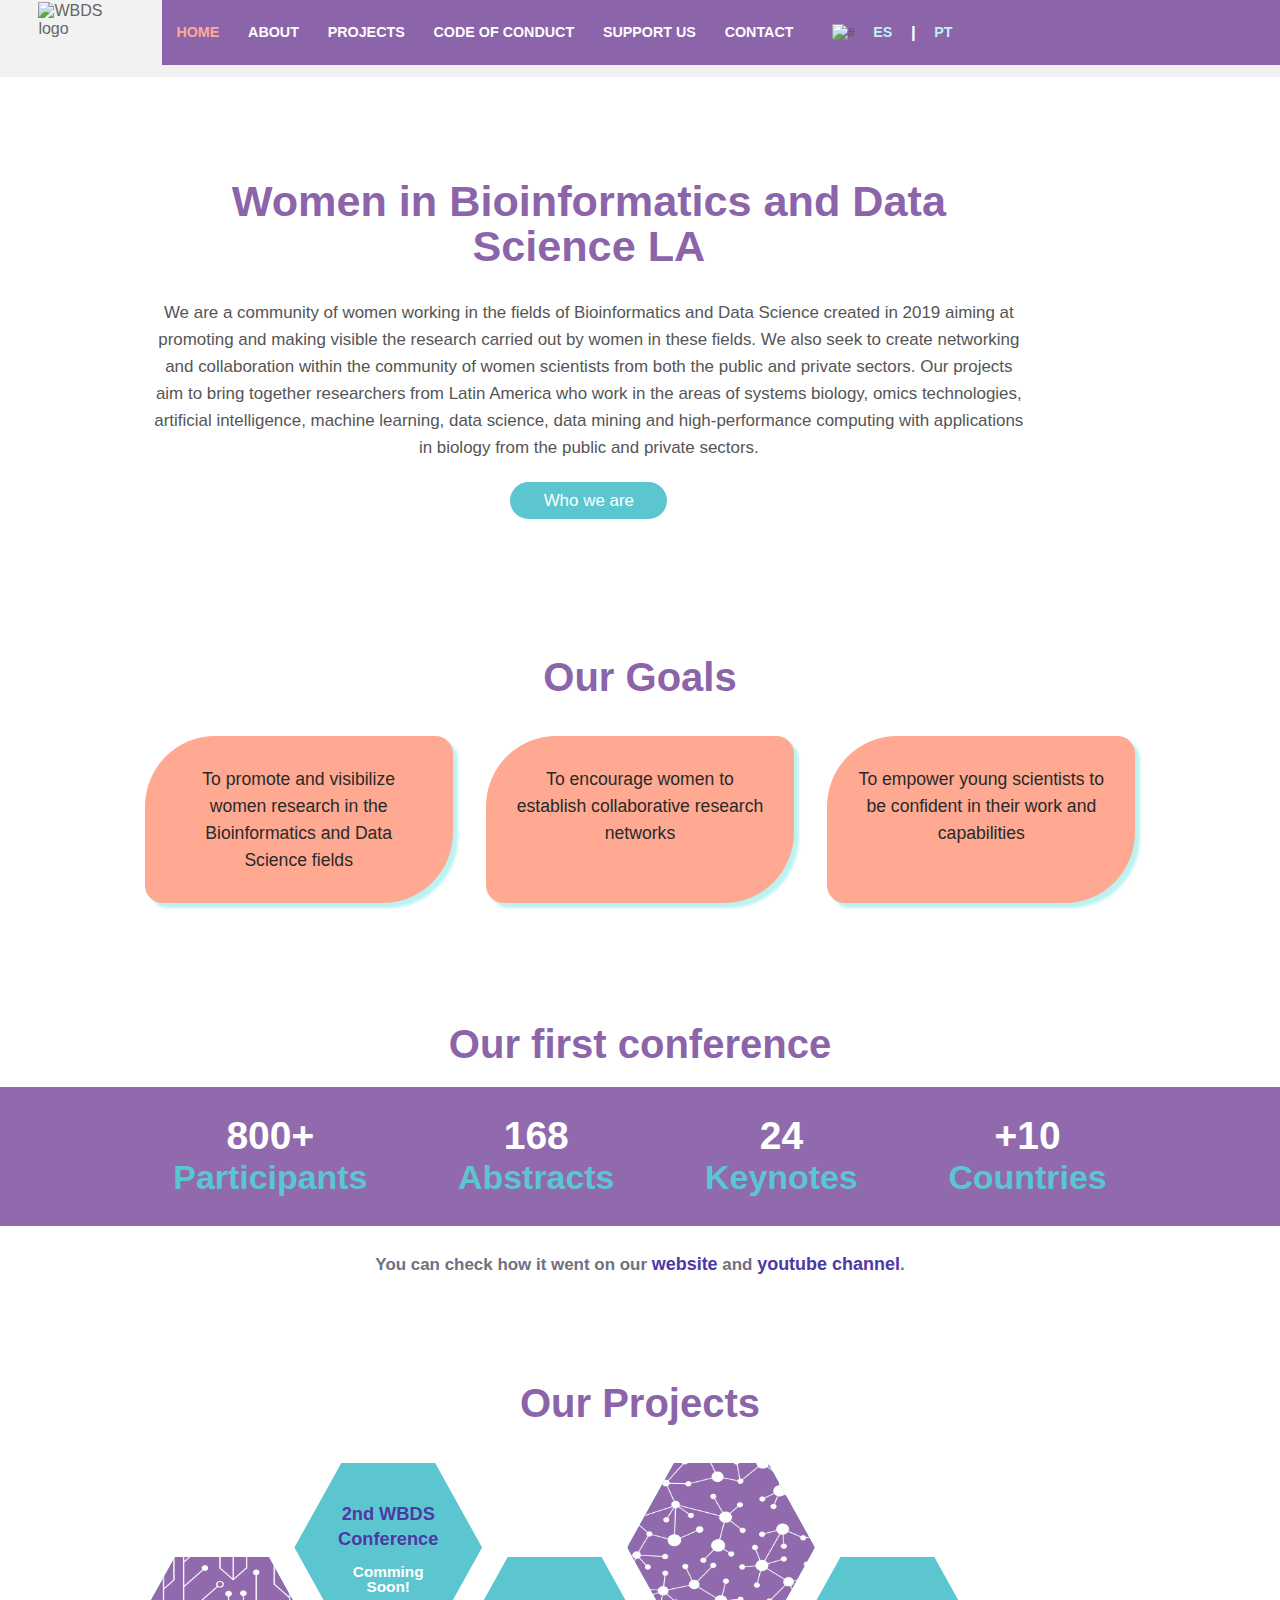
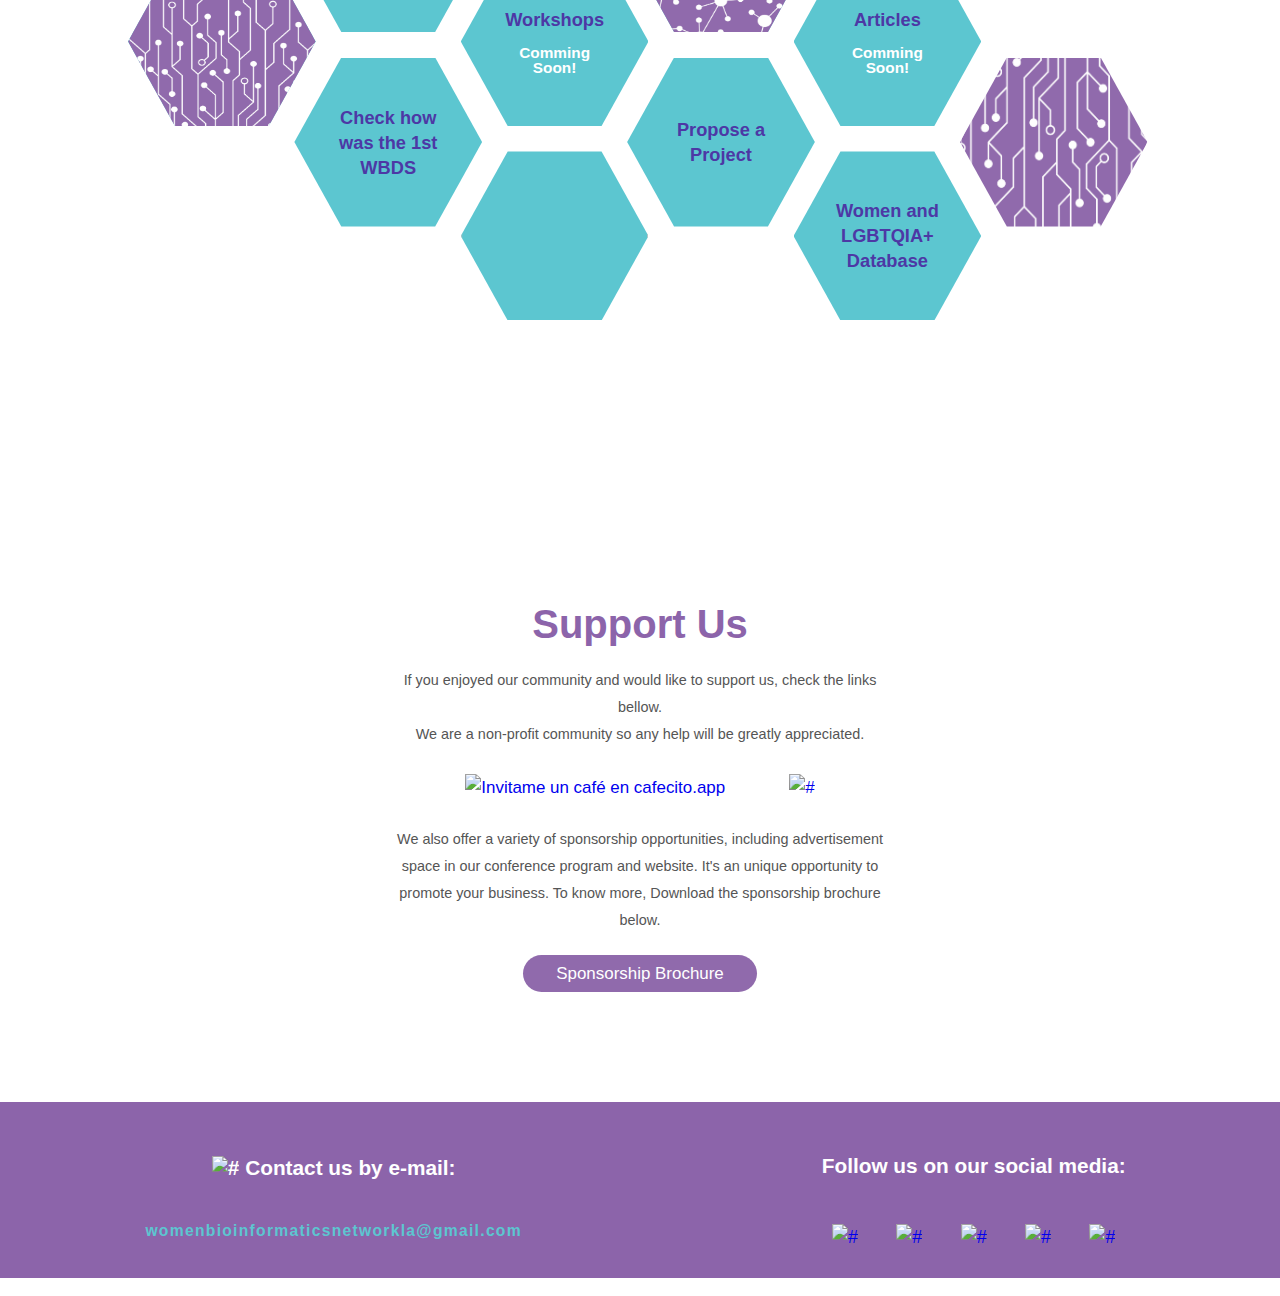
==== commit b00af4c2: "fixed JS when clicking nav bar" ====
--- a/index.html
+++ b/index.html
@@ -70,12 +70,12 @@
 
     <section id="about">
         <div  class="row">
-            <article class='about'>
+            <article id="about-article" class='about'>
                 <h1>Women in Bioinformatics and Data Science LA</h1>
                 <p>We are a community of women working in the fields of Bioinformatics and Data Science created in 2019 aiming at promoting and making visible the research carried out by women in these fields. 
                     We also seek to create networking and collaboration within the community of women scientists from both the public and private sectors.
-                    Our projects aim to bring together researchers from Latin America who work in the areas of systems biology, omics technologies, artificial intelligence, machine learning, data science, data mining and high-performance computing with applications in biology and the public and private sectors.</p>
-                <a href="about.html" class="button" target="_blank" >Who we are</a>
+                    Our projects aim to bring together researchers from Latin America who work in the areas of systems biology, omics technologies, artificial intelligence, machine learning, data science, data mining and high-performance computing with applications in biology from the public and private sectors.</p>
+                <a id="about-button" href="#" class="button">Who we are</a>
             </article>
 
             <figure class="aboutfigure">
--- a/responsive.css
+++ b/responsive.css
@@ -104,12 +104,12 @@
     .ham img{
         width: 18px;
     }
-
+    .lang-img{
+        display:none;
+    }
     .lang-imige-mobile{
         display: block;
         width: 19px;
-        margin-top: -44px;
-        margin-left: 9px;
     }
 
     .row{
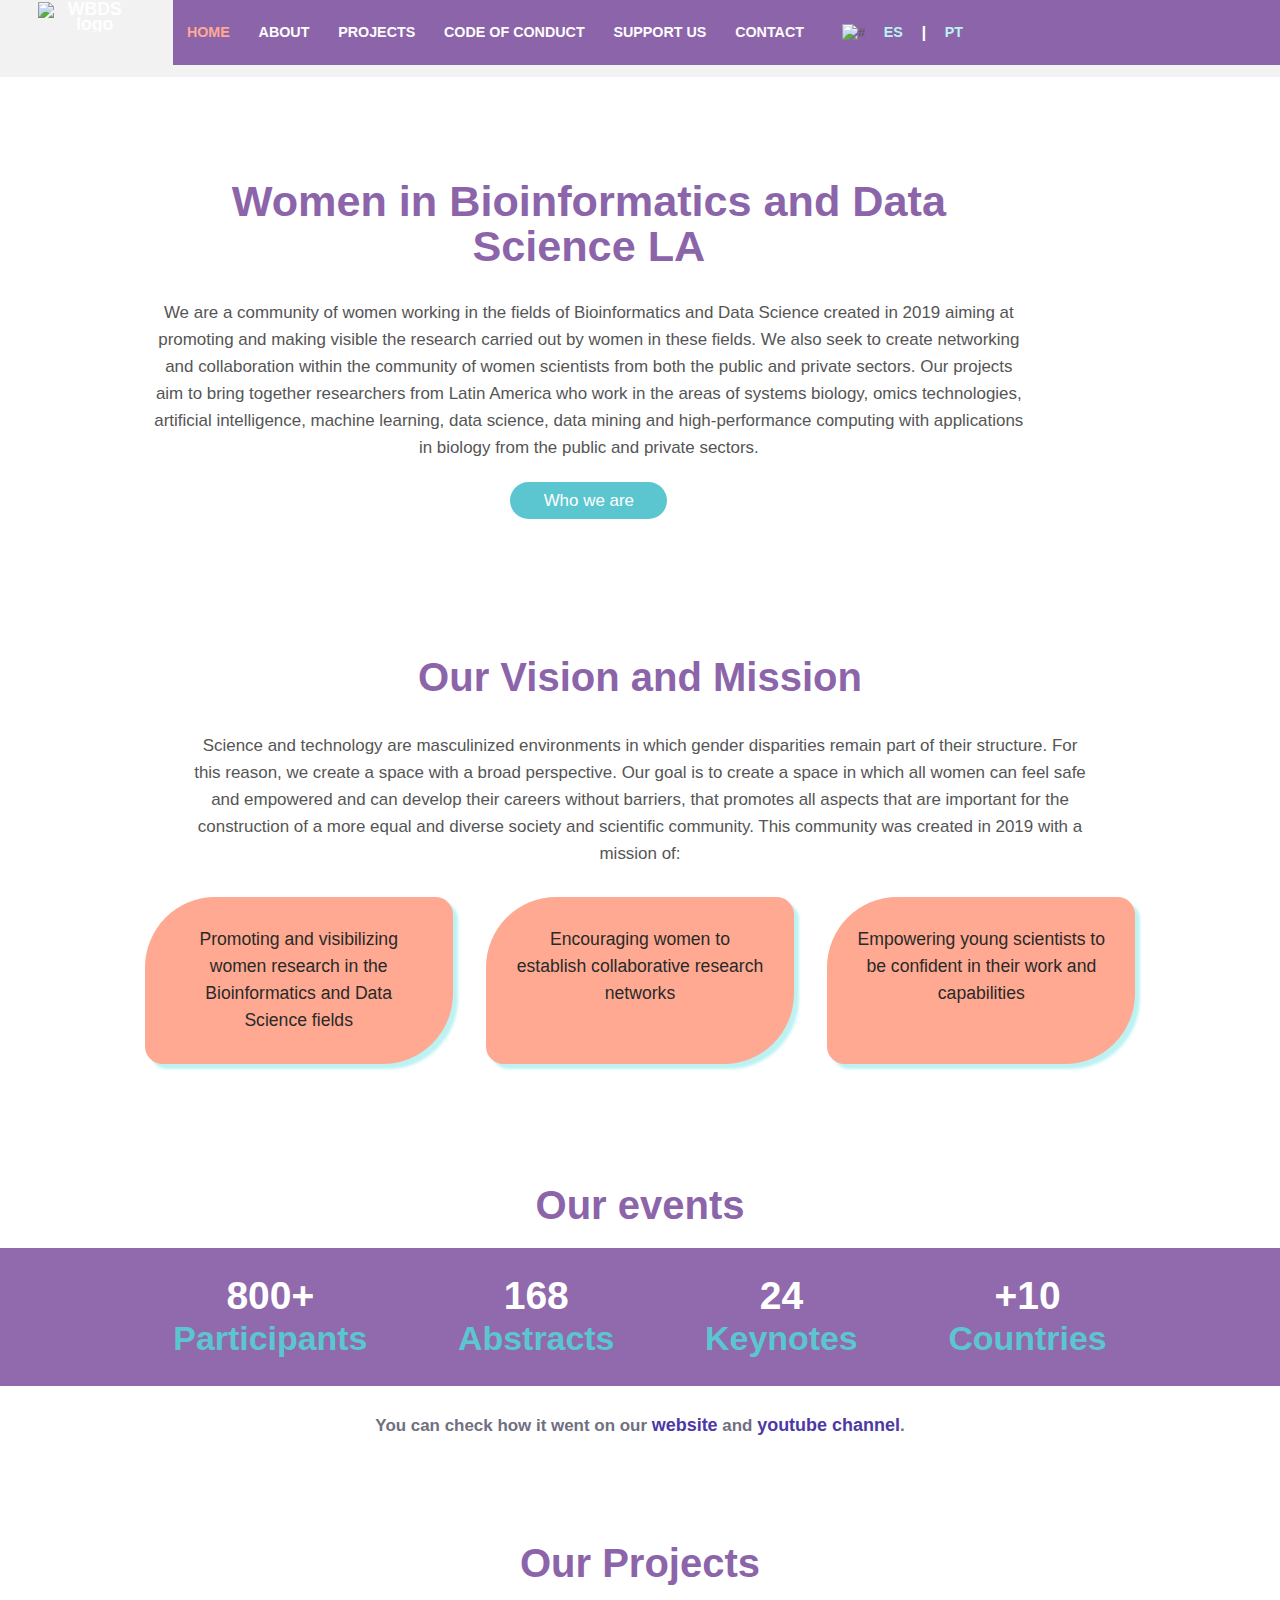
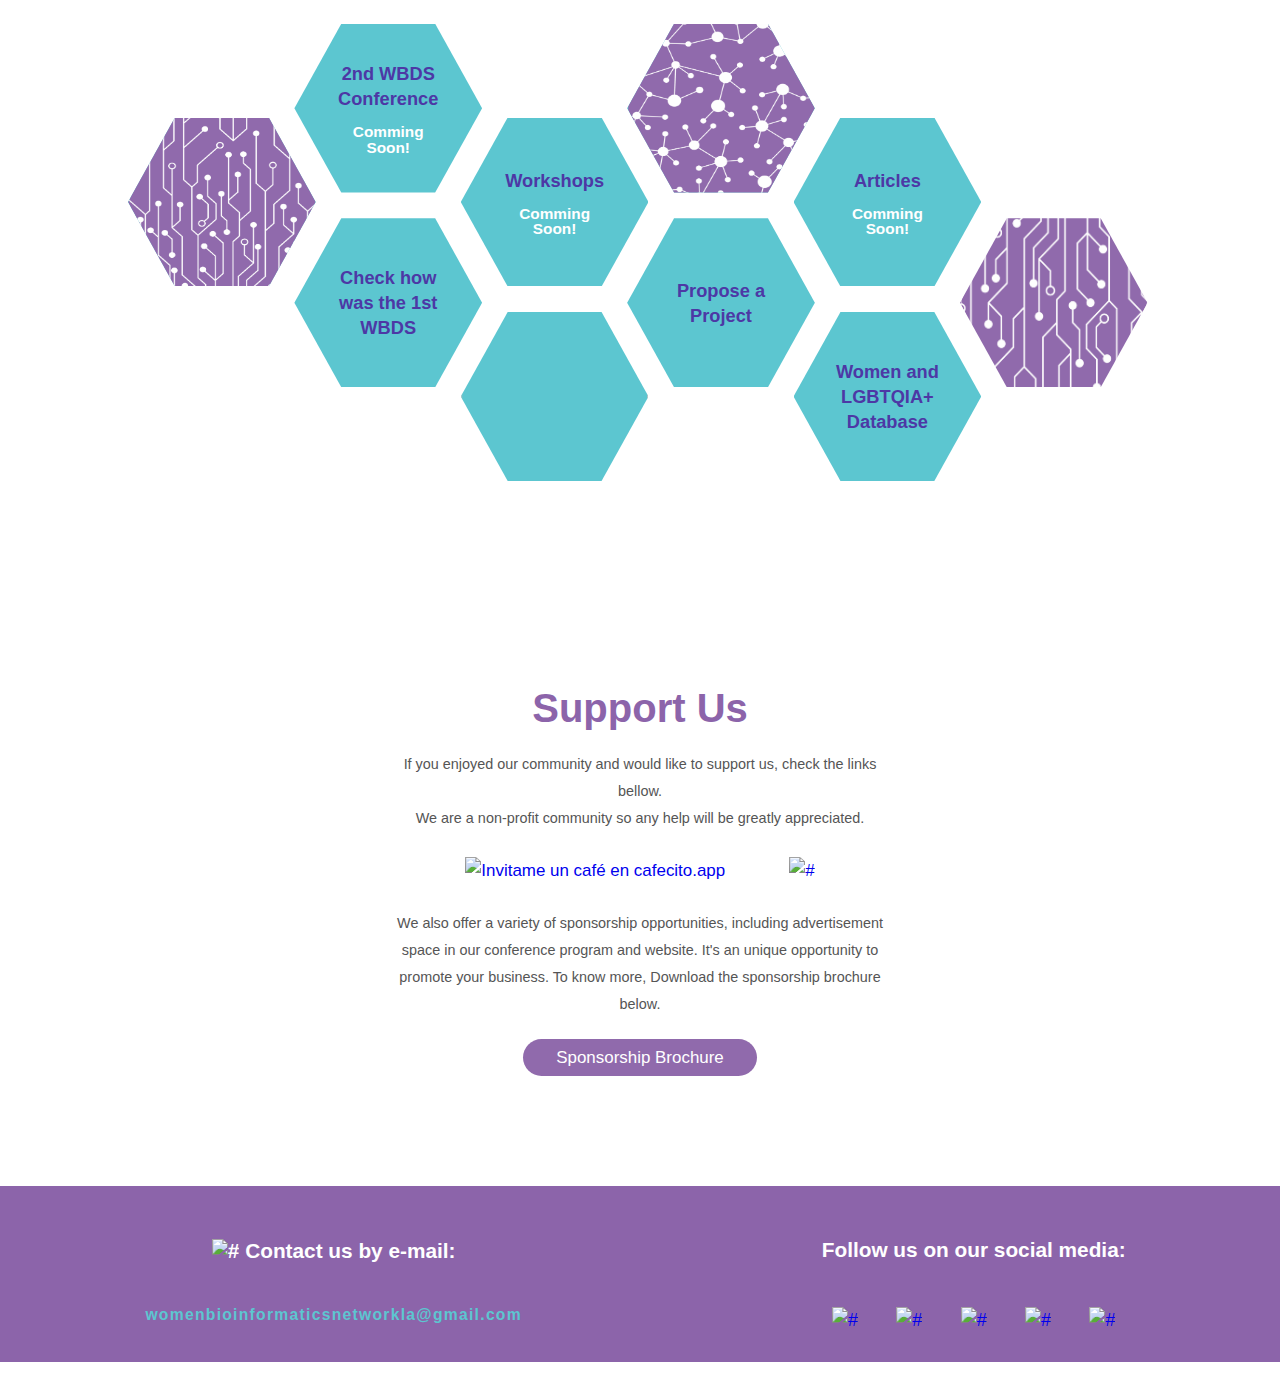
==== commit 21cd792f: "fixed media query until 350px" ====
--- a/index.html
+++ b/index.html
@@ -15,7 +15,9 @@
 <body>
     <nav>
         <figure class="logofigure">
-            <img src="./assets/img/logo.png" alt="WBDS logo">
+            <a href="index.html"> 
+                <img src="./assets/img/logo.png" alt="WBDS logo">
+            </a>
         </figure>
         <figure class="arrowfigure">
             <img src="./assets/img/top_arrow.png" alt="">
@@ -27,7 +29,7 @@
             </div>
             <ul class="nav-options" id="nav-options">
                 <li>
-                    <a id="home-button"  class="active" href="index.html">Home</a>
+                    <a id="home-button" class="active" href="index.html">Home</a>
                 </li>
                 <li>
                     <a id="whoweare-button" href="#">About</a>
@@ -86,17 +88,21 @@
 
     <section id="goals">
         <article class="goals">
-            <h2>Our Goals</h2>
+            <h2>Our Vision and Mission </h2>
+            <p>Science and technology are masculinized environments in which gender disparities remain part of their 
+                structure. For this reason, we create a space with a broad perspective. Our goal is to create a space in which all women can feel safe and empowered and can develop their 
+                careers without barriers, that promotes all aspects that are important for the construction of a 
+                more equal and diverse society and scientific community. This community was created in 2019 with a mission of:</h6>
             <ul>
-                <li>To promote and visibilize women research in the Bioinformatics and Data Science fields</li>
-                <li>To encourage women to establish collaborative research networks</li>
-                <li>To empower young scientists to be confident in their work and capabilities</li>
+                <li>Promoting and visibilizing women research in the Bioinformatics and Data Science fields</li>
+                <li>Encouraging women to establish collaborative research networks</li>
+                <li>Empowering young scientists to be confident in their work and capabilities</li>
             </ul>
         </article>
     </section>
 
     <section id="1stwbds">
-        <h2 class="blue">Our first conference </h2>
+        <h2 class="blue">Our events</h2>
         <div class="purplerow">
             <ul>
                 <li>
@@ -189,10 +195,10 @@
         </div>
     </section>
 
-    <section id="who-we-are" class="abtext">
-    </section>
-
-    <section id="conduct" class="conduct">
+    <section id="who-we-are" class="abtext disable">
+    </section>
+
+    <section id="conduct" class="conduct disable">
     </section>
 
     <section id="support" class="support">
--- a/main.css
+++ b/main.css
@@ -53,8 +53,8 @@
 }
 
 h6 {
-    font-size: 0.9vw;
-    font-size: 0.9em;
+    font-size: 1.2em;
+    text-align: center;
 }
 
 p,
@@ -227,6 +227,10 @@
     flex-direction: column;
     justify-content: center;
     margin: 8% 10%;
+}
+
+.goals p {
+    margin: 1vw 5vw;
 }
 
 .goals ul {
--- a/responsive.css
+++ b/responsive.css
@@ -1,9 +1,24 @@
 @media screen and (min-width: 350px) and (max-width: 650px){
  h5{
     font-size: 1.1em;
- } 
- .nav-options {
+} 
+
+ nav {
+    height: 12vw;
+}
+.logofigure img {
+    width: auto;
+    height: 8.9vw;
+}
+.header{
+    padding-left: 23%;
+}
+.nav-options {
     margin-top: 75%;
+}
+.button {
+    padding: 1.7vw;
+    font-size: 1em;
 }
 .goals {
     margin-bottom: 8vw;
@@ -11,6 +26,7 @@
 }
  .goals li{
     padding: 4vw;
+    font-size: 1em;
  }
  .purplerow li {
     margin: 3vw 7vw;
@@ -25,8 +41,9 @@
  .support article {
     margin: 0;
  }
+
  .supportlinks img{
-     width: 90%;     
+    width: 45%;   
  }
  footer {
     padding-bottom: 4vw;
@@ -43,7 +60,7 @@
 
     .nav-options{
         position: absolute;
-        margin-top: 60%;
+        margin-top: 9%;
         align-items: end;
         margin-right: -2.5%;
     }
@@ -54,14 +71,8 @@
       
     .header{
         height: 9.2vw;
-        padding-left: 22%;
-        padding-right: 12%;
         justify-content: right;
-    }
-    
-    .logofigure img{
-        width:auto;
-        height:8.9vw;
+        align-items: flex-start;
     }
    
     nav ul{
@@ -103,6 +114,7 @@
 
     .ham img{
         width: 18px;
+        margin-top: 2vw;
     }
     .lang-img{
         display:none;
@@ -120,16 +132,16 @@
     .goals ul{
         flex-direction: column;   
     }
+
+    .supportlinks {
+        flex-direction: column;
+     }
 
     footer{
         flex-direction: column;
         padding-bottom: 2vw;
         height: 13em;
     }
-
-    footer img{
-        width: 4.5vw;
-    }
 }
 
 @media screen and (min-width: 651px) and (max-width: 850px){
@@ -139,6 +151,13 @@
     h4{
         line-height: 35px;
     }
+    .logofigure img{
+        width:auto;
+        height:7.9vw;
+    }
+    .header{
+        padding-left: 30%;
+    }
 
     .about{
         margin-right: 0;
@@ -190,6 +209,9 @@
     .member img {
         width: 25vw;
         height: 25vw;
+    }
+    footer img{
+        width: 4.5vw;
     }
 }
 
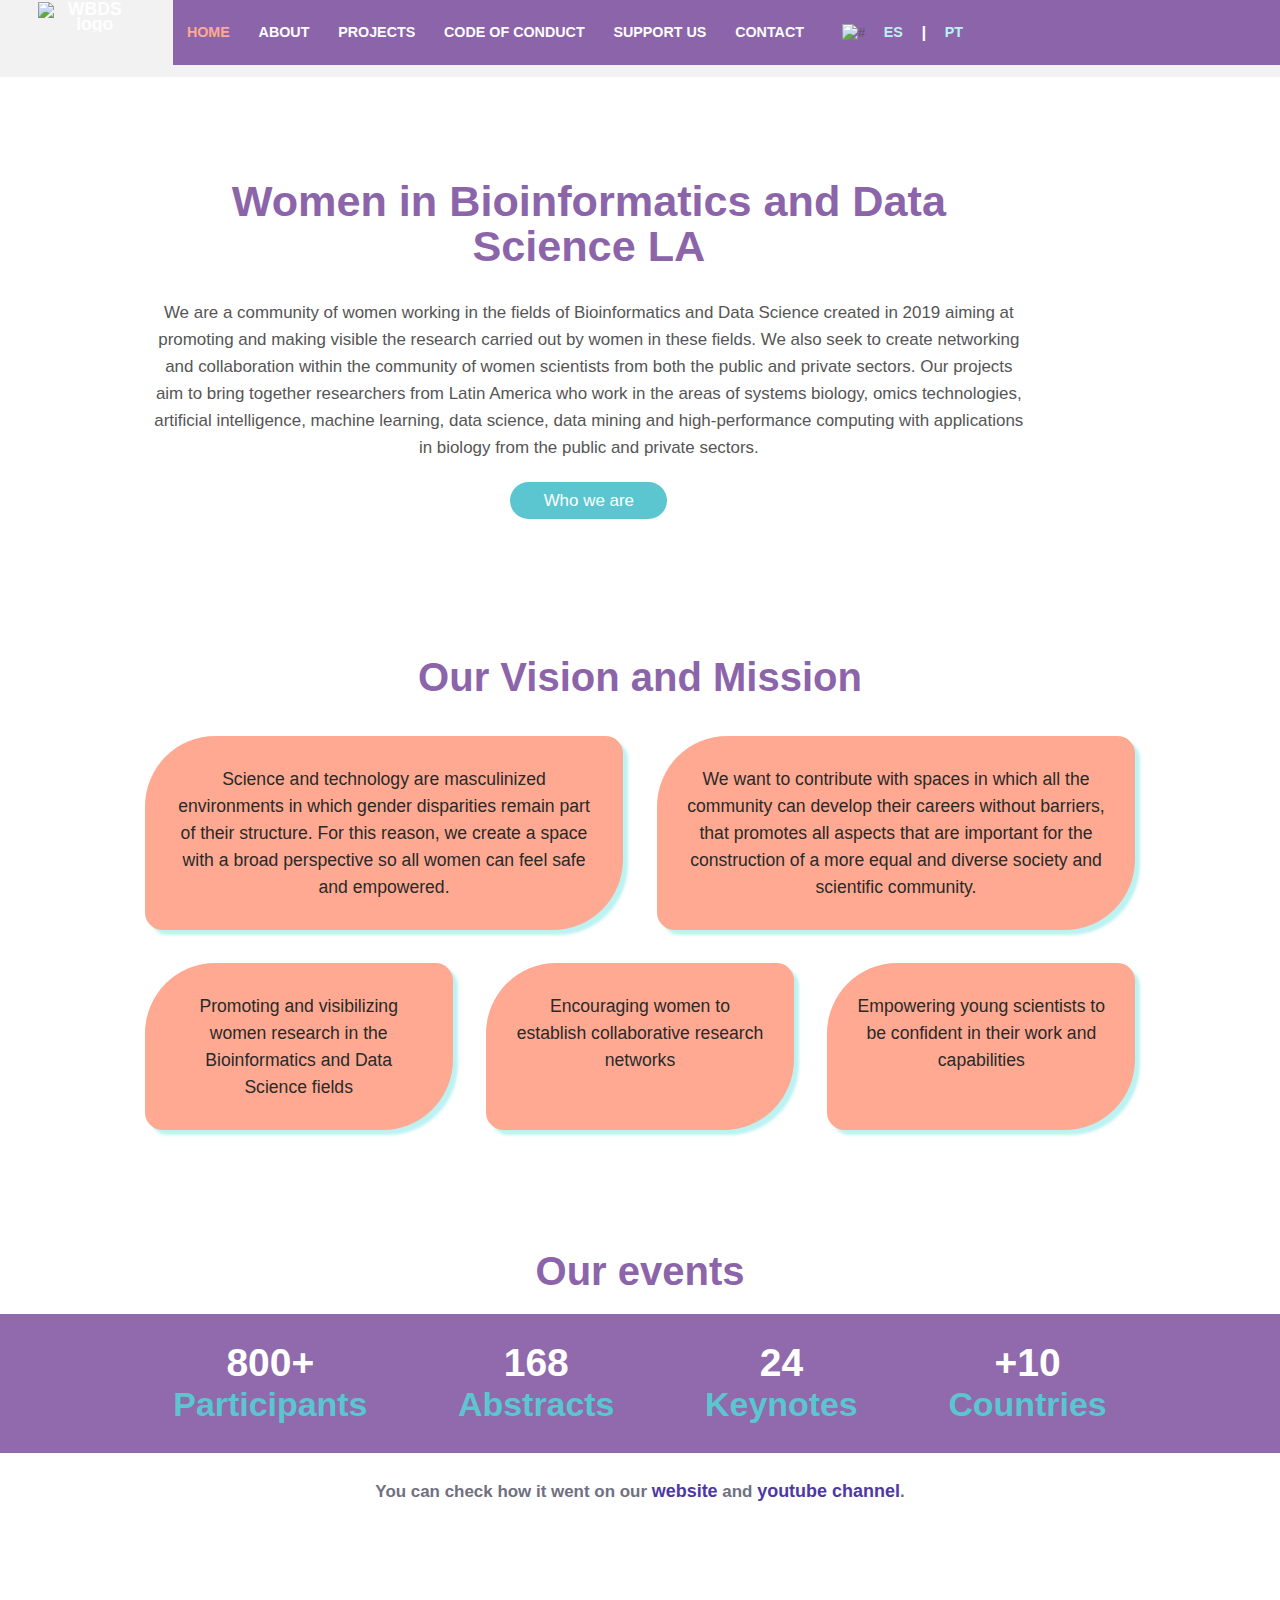
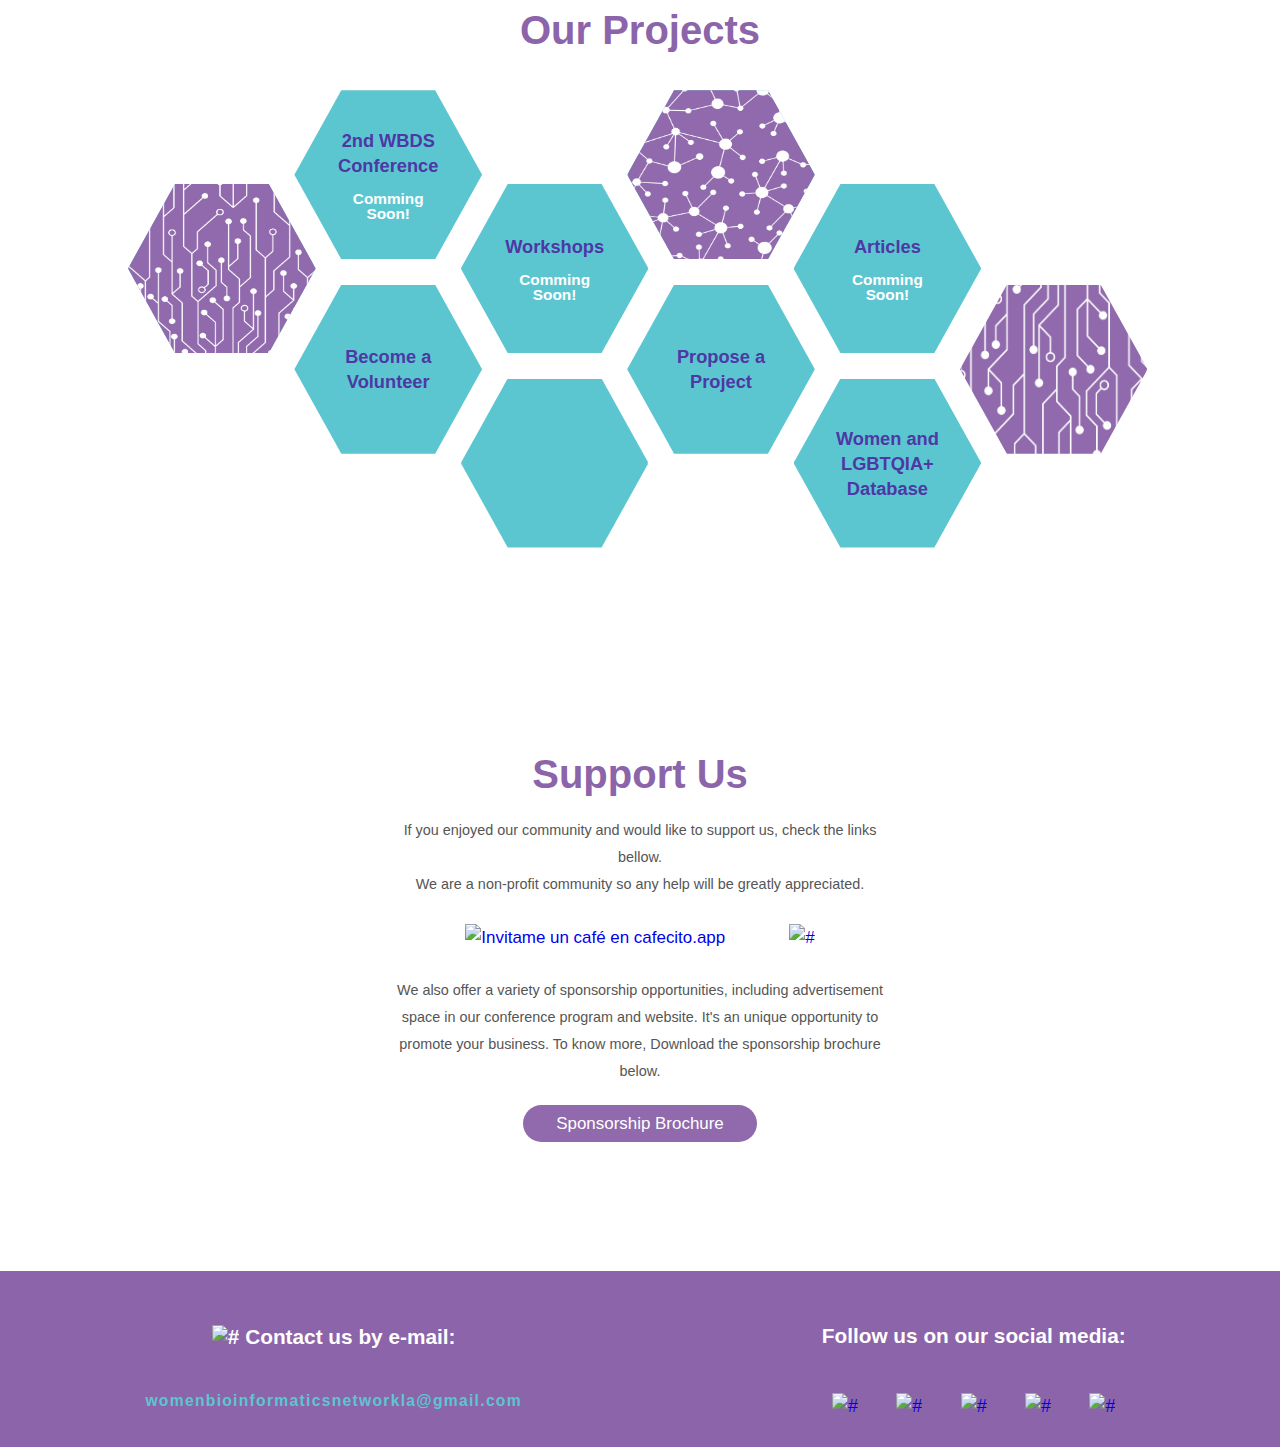
==== commit 7178421d: "fixed goals and JS" ====
--- a/index.html
+++ b/index.html
@@ -88,11 +88,16 @@
 
     <section id="goals">
         <article class="goals">
-            <h2>Our Vision and Mission </h2>
-            <p>Science and technology are masculinized environments in which gender disparities remain part of their 
-                structure. For this reason, we create a space with a broad perspective. Our goal is to create a space in which all women can feel safe and empowered and can develop their 
-                careers without barriers, that promotes all aspects that are important for the construction of a 
-                more equal and diverse society and scientific community. This community was created in 2019 with a mission of:</h6>
+            <h2>Our Vision and Mission</h2>
+            <ul class="vision">
+
+                <li>Science and technology are masculinized environments in which gender disparities remain part of their 
+                    structure. For this reason, we create a space with a broad perspective so all women can feel safe and empowered. </li>
+                    
+                <li>We want to contribute with spaces in which all the community can develop their careers without 
+                    barriers, that promotes all aspects that are important for the construction of a 
+                    more equal and diverse society and scientific community. </li>
+            </ul>
             <ul>
                 <li>Promoting and visibilizing women research in the Bioinformatics and Data Science fields</li>
                 <li>Encouraging women to establish collaborative research networks</li>
@@ -167,9 +172,9 @@
                 <div>
                 </div>
             </a>
-            <a href="https://www.youtube.com/playlist?list=PLZhNxFPjwTi5iaRr1PeLcjsF1xMmEpogy" target="_blank" class="clickable">
-                <div>
-                    <h2>Check how was the 1st WBDS</h2>
+            <a href="#" target="_blank" class="clickable">
+                <div>
+                    <h2>Become a Volunteer</h2>
                 </div>
             </a>
             <a>
--- a/main.css
+++ b/main.css
@@ -63,6 +63,7 @@
     color: rgb(85, 85, 85);
     line-height: 27px;
     text-align: center;
+    list-style-type: none;
 }
 
 a {
@@ -233,6 +234,17 @@
     margin: 1vw 5vw;
 }
 
+.vision{
+    display: flex;
+    justify-content: center;
+    flex-grow:1 1;
+    flex-basis:0;
+}
+
+.vision p{
+    background-color: #ffa992;
+}
+
 .goals ul {
     list-style: none;
     display: flex;
@@ -253,6 +265,7 @@
 
 .goals li:hover {
     box-shadow: 5px 5px 3px #e7d4f9;
+    transform: scale(1.05);
 }
 
 
@@ -484,15 +497,17 @@
 /*----------------------------- FOOTER -----------------------------*/
 
 footer {
-    background-color: rgb(140, 100, 170);
+    display: flex;
+    flex-direction: row;
+    justify-content: space-around;
+    align-items: center;
+    position: absolute;
+    width: 100%;
+    height: 11em;
     margin-top: 1.5vw;
     margin-bottom: 0;
     padding-top: 1.5vw;
-    display: flex;
-    flex-direction: row;
-    justify-content: space-around;
-    align-items: center;
-    height: 11em;
+    background-color: rgb(140, 100, 170);
 }
 
 footer section {
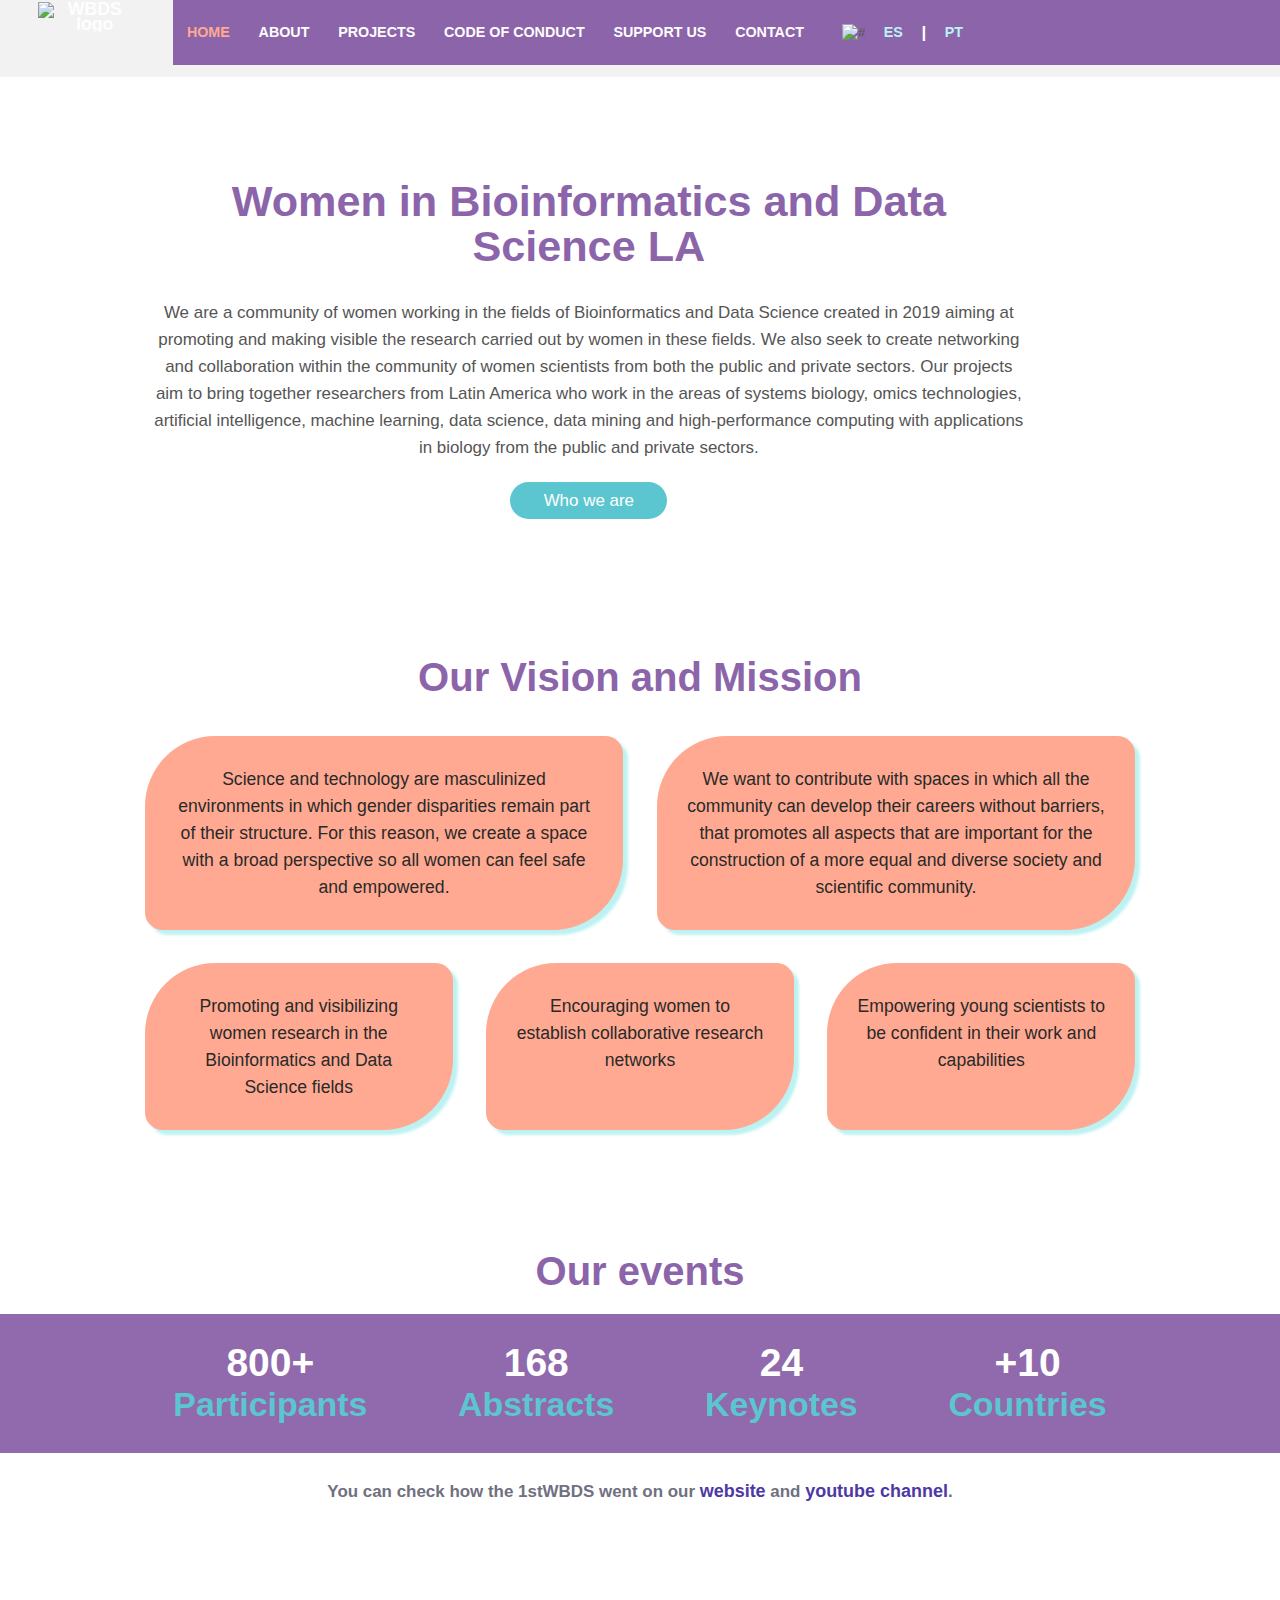
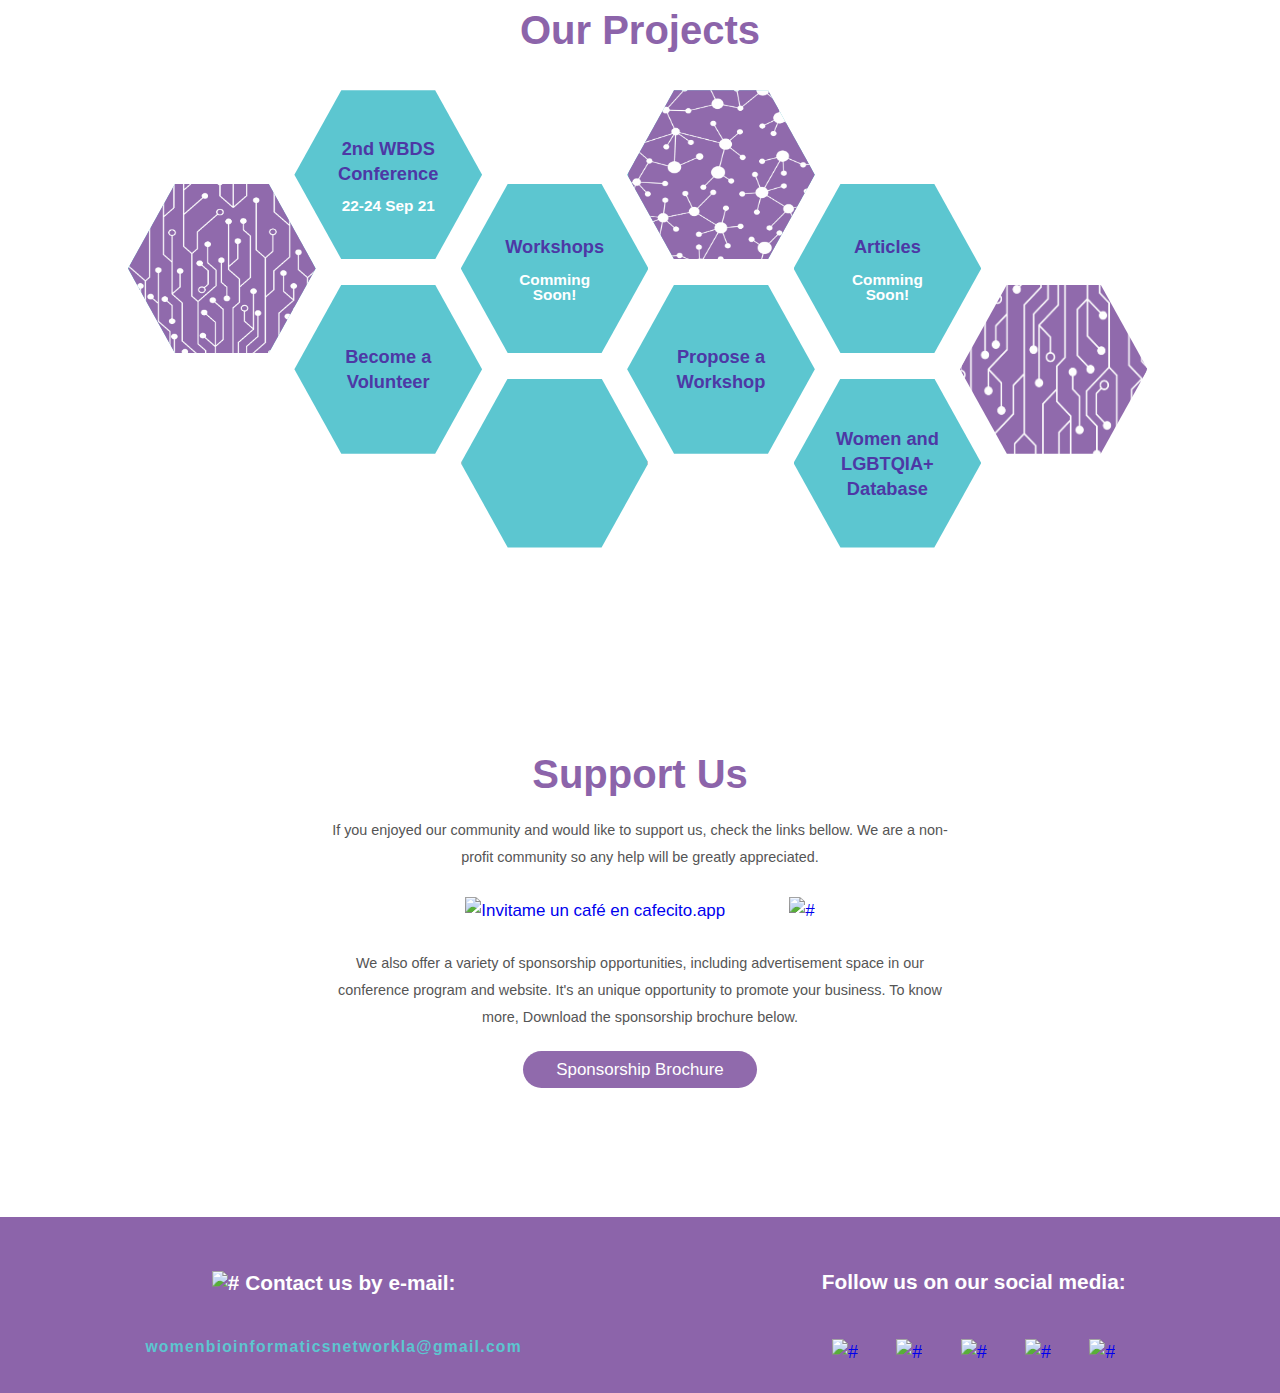
==== commit b311a41f: "Update index.html" ====
--- a/index.html
+++ b/index.html
@@ -49,7 +49,7 @@
                 <li>
                     <ul class="lang-ul">
                         <li class="languages">
-                            <img alt="#" src="./assets/icon/globe.png" class="lang-img">
+                            <img id="globe-icon" alt="#" src="./assets/icon/globe.png" class="lang-img">
                             <img alt="#" src="./assets/icon/globe_purple.png" class="lang-imige-mobile">
                         </li>
                         <li class="languages">
@@ -73,8 +73,8 @@
     <section id="about">
         <div  class="row">
             <article id="about-article" class='about'>
-                <h1>Women in Bioinformatics and Data Science LA</h1>
-                <p>We are a community of women working in the fields of Bioinformatics and Data Science created in 2019 aiming at promoting and making visible the research carried out by women in these fields. 
+                <h1 id="about-h1" >Women in Bioinformatics and Data Science LA</h1>
+                <p id="about-p" >We are a community of women working in the fields of Bioinformatics and Data Science created in 2019 aiming at promoting and making visible the research carried out by women in these fields. 
                     We also seek to create networking and collaboration within the community of women scientists from both the public and private sectors.
                     Our projects aim to bring together researchers from Latin America who work in the areas of systems biology, omics technologies, artificial intelligence, machine learning, data science, data mining and high-performance computing with applications in biology from the public and private sectors.</p>
                 <a id="about-button" href="#" class="button">Who we are</a>
@@ -88,113 +88,112 @@
 
     <section id="goals">
         <article class="goals">
-            <h2>Our Vision and Mission</h2>
+            <h2 id="goals-h2" >Our Vision and Mission</h2>
             <ul class="vision">
-
-                <li>Science and technology are masculinized environments in which gender disparities remain part of their 
+                <li id="goals-li1" >Science and technology are masculinized environments in which gender disparities remain part of their 
                     structure. For this reason, we create a space with a broad perspective so all women can feel safe and empowered. </li>
                     
-                <li>We want to contribute with spaces in which all the community can develop their careers without 
+                <li id="goals-li2" >We want to contribute with spaces in which all the community can develop their careers without 
                     barriers, that promotes all aspects that are important for the construction of a 
                     more equal and diverse society and scientific community. </li>
             </ul>
-            <ul>
-                <li>Promoting and visibilizing women research in the Bioinformatics and Data Science fields</li>
-                <li>Encouraging women to establish collaborative research networks</li>
-                <li>Empowering young scientists to be confident in their work and capabilities</li>
+            <ul >
+                <li id="goals-li3" >Promoting and visibilizing women research in the Bioinformatics and Data Science fields</li>
+                <li id="goals-li4" >Encouraging women to establish collaborative research networks</li>
+                <li id="goals-li5" >Empowering young scientists to be confident in their work and capabilities</li>
             </ul>
         </article>
     </section>
 
     <section id="1stwbds">
-        <h2 class="blue">Our events</h2>
+        <h2 id="events-h2" class="blue">Our events</h2>
         <div class="purplerow">
             <ul>
                 <li>
                     <h3>800+</h3>
-                    <h4>Participants</h4>
+                    <h4 id="events-h4-1" >Participants</h4>
                 </li>
                 <li>
                     <h3>168</h3>
-                    <h4>Abstracts</h4>
+                    <h4 id="events-h4-2" >Abstracts</h4>
                 </li>
                 <li>
                     <h3>24</h3>
-                    <h4>Keynotes</h4>
+                    <h4 id="events-h4-3" >Keynotes</h4>
                 </li>
                 <li>
                     <h3>+10</h3>
-                    <h4>Countries</h4>
-                </li>
-            </ul>
-        </div>
-        <p class="p_purplerow">You can check how it went on our <a href="https://womenbioinfodatascla.github.io/" target="_blank">website</a> and <a href="https://www.youtube.com/channel/UCh4nMfC3_YIH6A1q5uf2Q0Q" target="_blank">youtube channel</a>.</p>
+                    <h4 id="events-h4-4" >Countries</h4>
+                </li>
+            </ul>
+        </div>
+        <p id="events-p" class="p_purplerow">You can check how the 1stWBDS went on our <a href="https://womenbioinfodatascla.github.io/" target="_blank">website</a> and <a href="https://www.youtube.com/channel/UCh4nMfC3_YIH6A1q5uf2Q0Q" target="_blank">youtube channel</a>.</p>
     </section>
 
     <section id="projects">
-        <h2>Our Projects</h2>
+        <h2 id="projects-h2">Our Projects</h2>
         <div class="projects">
             <a>
                 <div>
                 </div>
                 <img alt src='assets/img/CIRCUITOS.png' />
             </a>
+            <a class="clickable" href="https://womenbioinfodatascla.github.io/2WBDSLA/index.html" target="_blank" >
+                <div>
+                    <h2 id="conference-h2">2nd WBDS Conference</h2>
+                    <h3 id="conference-h3">22-24 Sep 21</h3>
+                </div>
+            </a>
             <a class="clickable">
                 <div>
-                    <h2>2nd WBDS Conference</h2>
-                    <h3>Comming Soon!</h3>
-                </div>
-            </a>
+                    <h2 id="workshops-h2">Workshops</h2>
+                    <h3 id="workshops-h3">Comming Soon!</h3>
+                </div>
+            </a>
+            <a>
+                <div>
+                </div>
+                <img alt src='assets/img/MOLECULAS.png' />
+            </a>
+
             <a class="clickable">
                 <div>
-                    <h2>Workshops</h2>
-                    <h3>Comming Soon!</h3>
+                    <h2 id="articles-h2">Articles</h2>
+                    <h3 id="articles-h3">Comming Soon!</h3>
+                </div>
+            </a>
+
+            <a class="whitehex">
+                <div>
+                </div>
+            </a>
+            <a class="whitehex">
+                <div>
+                </div>
+            </a>
+            <a class="clickable" href="https://womenbioinfodatascla.github.io/2WBDSLA/index.html" target="_blank" >
+                <div>
+                    <h2 id="volunteer-h2">Become a Volunteer</h2>
                 </div>
             </a>
             <a>
                 <div>
                 </div>
-                <img alt src='assets/img/MOLECULAS.png' />
-            </a>
-
-            <a class="clickable">
-                <div>
-                    <h2>Articles</h2>
-                    <h3>Comming Soon!</h3>
-                </div>
-            </a>
-
+                <img alt src='assets/img/cabeza.png' />
+            </a>
+            <a href="https://docs.google.com/forms/d/e/1FAIpQLSdyi72ASbIZ6bM4K6M4HJ2yL90kCVtoL7L1igOxL93oGFOPxg/viewform" target="blank" class="clickable">
+                <div>
+                    <h2 id="propose-h2">Propose a Workshop</h2>
+                </div>
+            </a>
+            <a href="https://docs.google.com/forms/d/e/1FAIpQLSenGDo6cDI_2JZp46tJMPOEjCPrtkJ-uGvq1oJvF2e5HRYYkg/viewform" target="_blank" class="clickable">
+                <div>
+                    <h2 id="database-h2">Women and LGBTQIA+ Database</h2>
+                </div>
+            </a>
             <a class="whitehex">
                 <div>
                 </div>
-            </a>
-            <a class="whitehex">
-                <div>
-                </div>
-            </a>
-            <a href="#" target="_blank" class="clickable">
-                <div>
-                    <h2>Become a Volunteer</h2>
-                </div>
-            </a>
-            <a>
-                <div>
-                </div>
-                <img alt src='assets/img/cabeza.png' />
-            </a>
-            <a href="https://docs.google.com/forms/d/e/1FAIpQLSdyi72ASbIZ6bM4K6M4HJ2yL90kCVtoL7L1igOxL93oGFOPxg/viewform" target="blank" class="clickable">
-                <div>
-                    <h2>Propose a Project</h2>
-                </div>
-            </a>
-            <a href="https://docs.google.com/forms/d/e/1FAIpQLSenGDo6cDI_2JZp46tJMPOEjCPrtkJ-uGvq1oJvF2e5HRYYkg/viewform" target="_blank" class="clickable">
-                <div>
-                    <h2>Women and LGBTQIA+ Database</h2>
-                </div>
-            </a>
-            <a class="whitehex">
-                <div>
-                </div>
                 <img alt src='assets/img/CIRCUITOS2.png' />
             </a>
         </div>
@@ -207,10 +206,9 @@
     </section>
 
     <section id="support" class="support">
-        <h2>Support Us</h2>
+        <h2 id="support-h2" >Support Us</h2>
         <article>
-            <p>If you enjoyed our community and would like to support us, check the links bellow.</p>
-            <p>We are a non-profit community so any help will be greatly appreciated.</p>
+            <p id="support-p1">If you enjoyed our community and would like to support us, check the links bellow. We are a non-profit community so any help will be greatly appreciated.</p>
             <div class="supportlinks">
                 <a href="https://cafecito.app/wbdsla" rel="noopener" target="_blank">
                     <img src="assets/img/cafecito.png" alt="Invitame un café en cafecito.app">
@@ -221,7 +219,7 @@
             </div>
         </article>
         <article>
-            <p> We also offer a variety of sponsorship opportunities, including advertisement space in our conference program and website. It's an unique opportunity to promote your business. To know more, Download the sponsorship brochure below. </p>
+            <p id="support-p2">We also offer a variety of sponsorship opportunities, including advertisement space in our conference program and website. It's an unique opportunity to promote your business. To know more, Download the sponsorship brochure below. </p>
             <div class="brochurelink">
                 <a href="https://drive.google.com/file/d/1djj793z2MWue0y9MC2KBer9wld8tkzsL/view?usp=sharing" class="button" target="_blank">Sponsorship Brochure</a>
             </div>
@@ -230,12 +228,12 @@
 
     <footer id="contact">
         <section id="email">
-            <h5><img src="./assets/icon/email.png" alt="#"> Contact us by e-mail:</h5>
+            <h5 id="contact-h5" ><img src="./assets/icon/email.png" alt="#"> Contact us by e-mail:</h5>
             <address>womenbioinformaticsnetworkla@gmail.com</address>
         </section>
 
         <section id="socialmedia">
-            <h5>Follow us on our social media:</h5>
+            <h5  id="socialmedia-h5" >Follow us on our social media:</h5>
             <ul class="medialinks">
                 <li>
                     <a href="https://twitter.com/BioinfoLa" target="_blank"><img alt="#" src="./assets/icon/tw.png"></a>
--- a/main.css
+++ b/main.css
@@ -332,7 +332,7 @@
 }
 
 .support article {
-    margin: 0 25vw;
+    margin: 0 20vw;
     text-align: center;
 }
 
@@ -580,7 +580,7 @@
     margin-right: 50px;
     margin-left: 50px;
     width: 20vw;
-    height: 350px;
+    height: 330px;
 }
 
 .member img {
--- a/responsive.css
+++ b/responsive.css
@@ -1,4 +1,4 @@
-@media screen and (min-width: 350px) and (max-width: 650px){
+@media screen and (min-width: 300px) and (max-width: 650px){
  h5{
     font-size: 1.1em;
 } 
@@ -14,7 +14,7 @@
     padding-left: 23%;
 }
 .nav-options {
-    margin-top: 75%;
+    margin-right: -7.5%;
 }
 .button {
     padding: 1.7vw;
@@ -24,24 +24,34 @@
     margin-bottom: 8vw;
     margin: 8% 4%;
 }
- .goals li{
+.goals li{
     padding: 4vw;
     font-size: 1em;
- }
- .purplerow li {
+}
+.purplerow li {
     margin: 3vw 7vw;
- }
- .projects h2 {
+}
+
+.p_purplerow {
+    line-height: 5vw;
+}
+.projects h2 {
     font-size: 1.1em;
- }
- .support{
-     background-image: none;
-     background-color: #e7d4f9;
- }
+}
+.member {
+    width: 16em;
+}
+.member img {
+    width: 10em;
+    height: 10em;
+}
+.support{
+    background-image: none;
+    background-color: #e7d4f9;
+}
  .support article {
     margin: 0;
  }
-
  .supportlinks img{
     width: 45%;   
  }
@@ -62,7 +72,6 @@
         position: absolute;
         margin-top: 9%;
         align-items: end;
-        margin-right: -2.5%;
     }
 
     .arrowfigure img{
@@ -158,7 +167,9 @@
     .header{
         padding-left: 30%;
     }
-
+    .nav-options {
+        margin-right: -2.5%;
+    }
     .about{
         margin-right: 0;
         margin: 0 4vw 2vw;
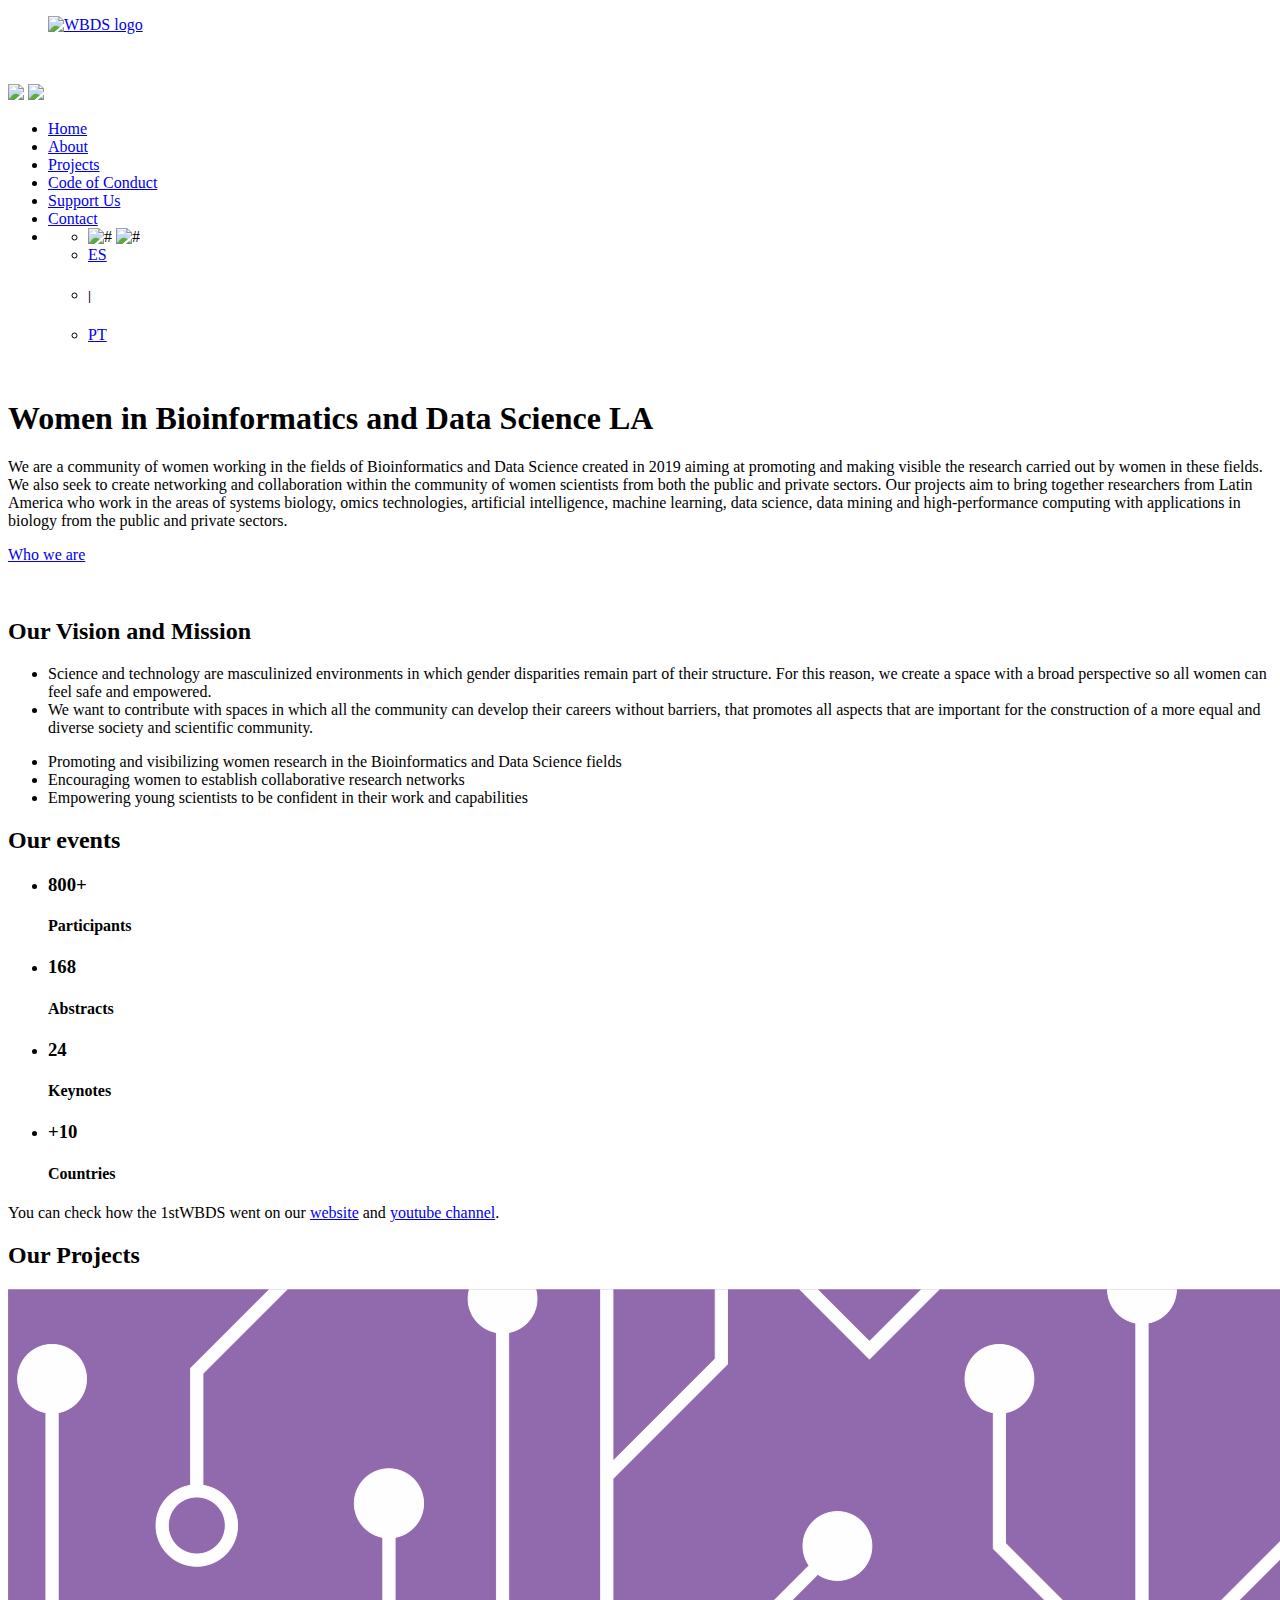
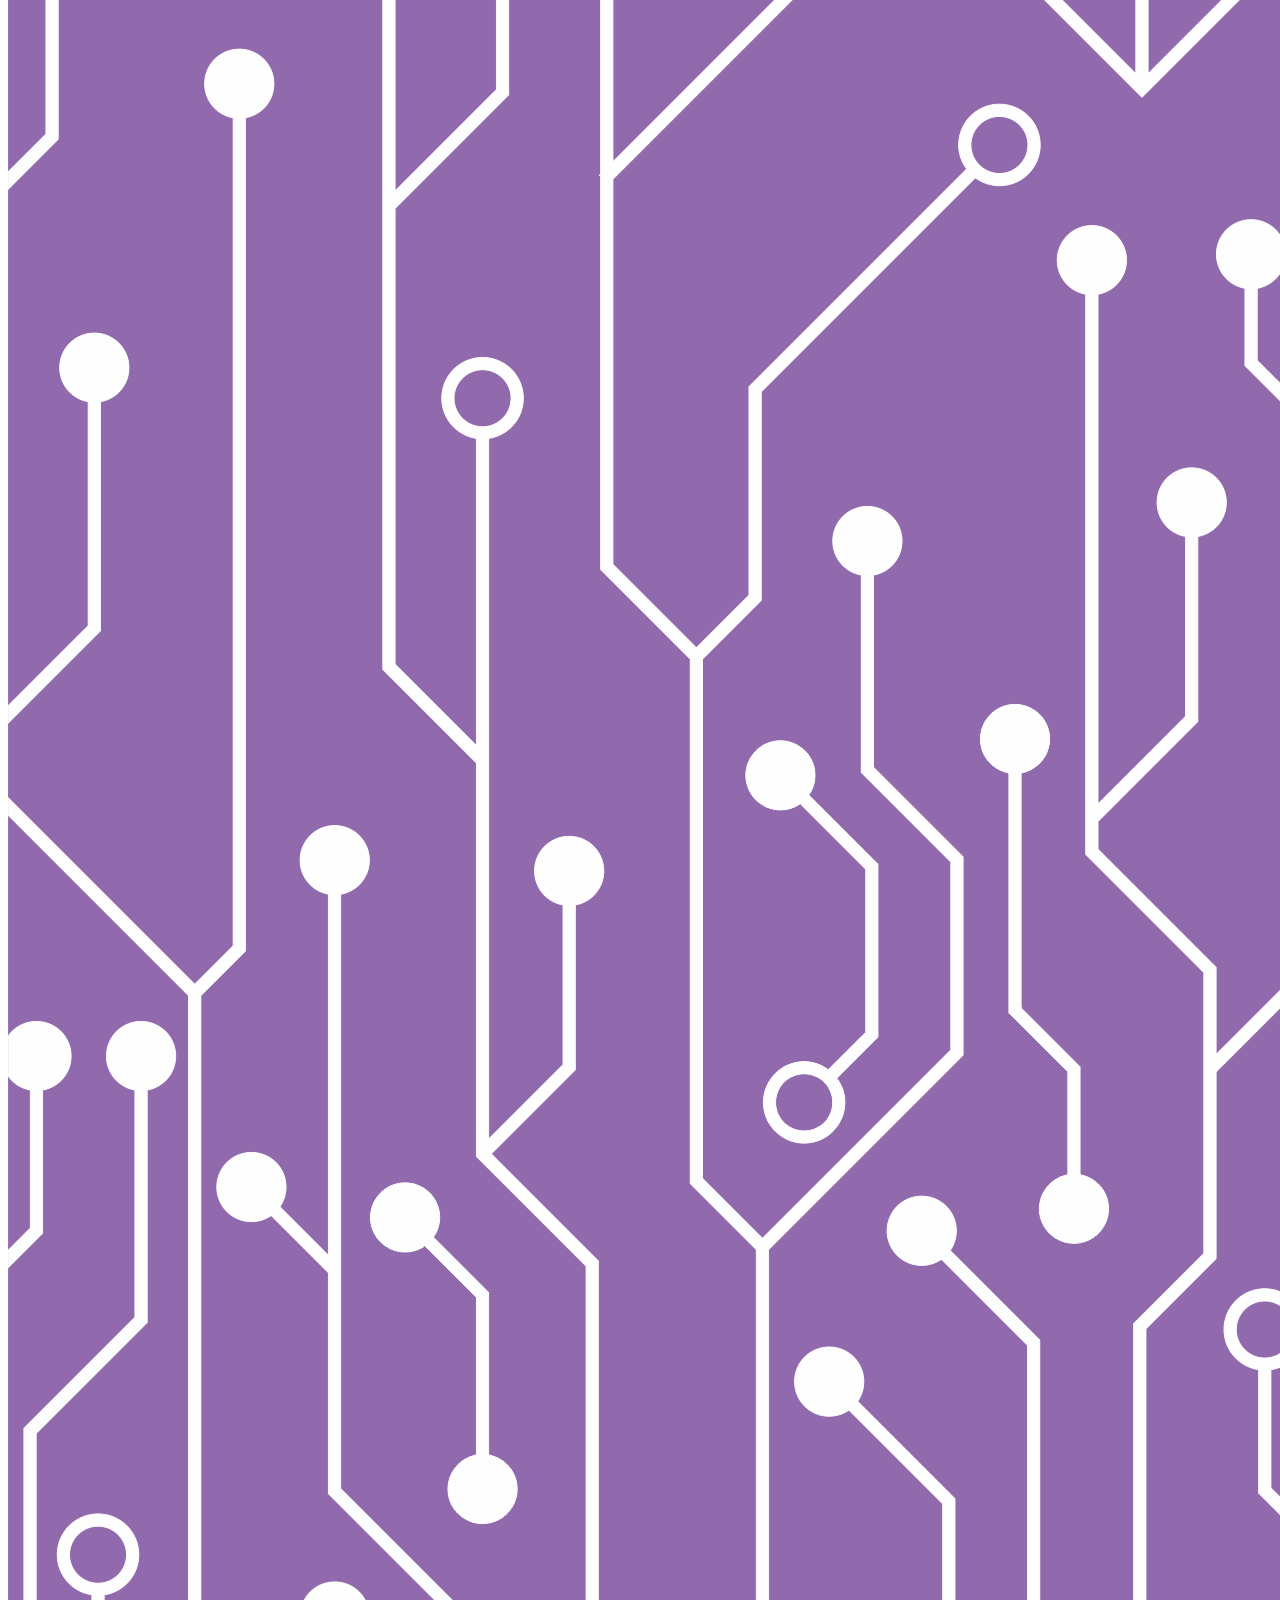
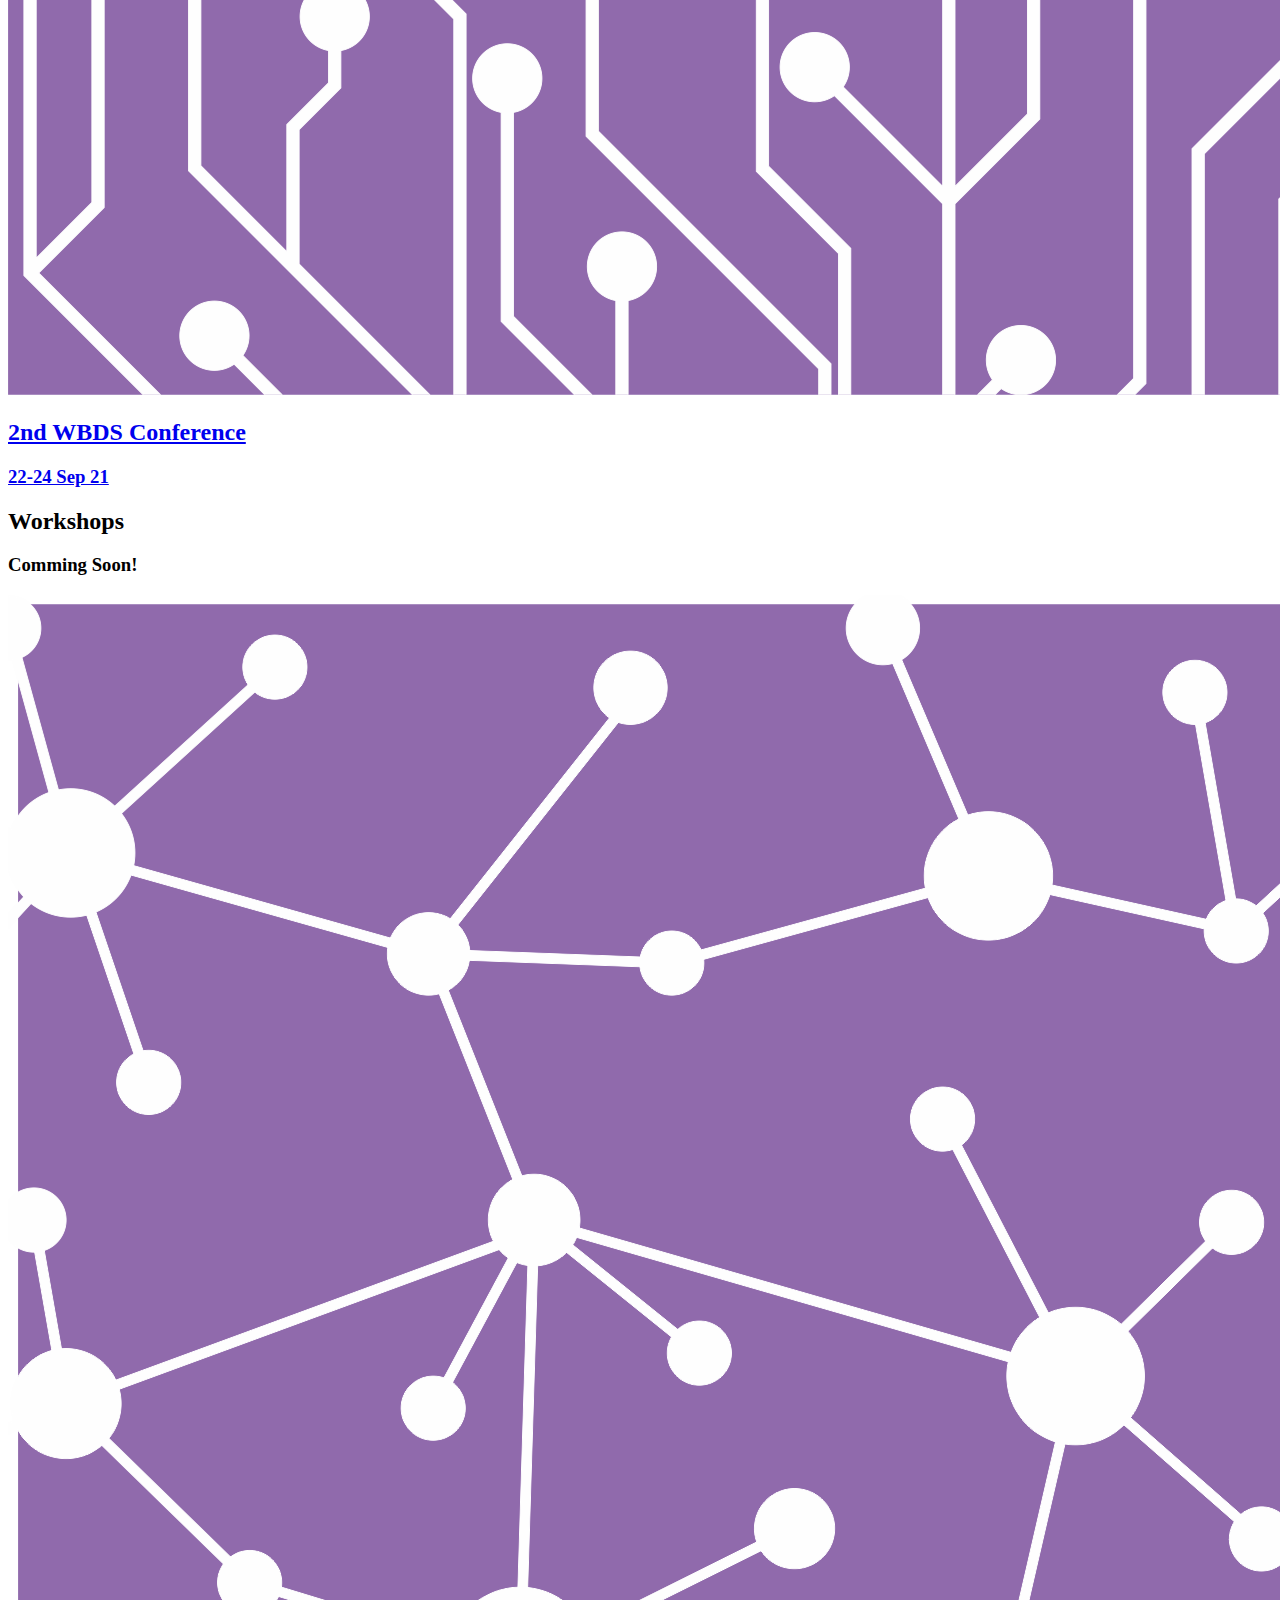
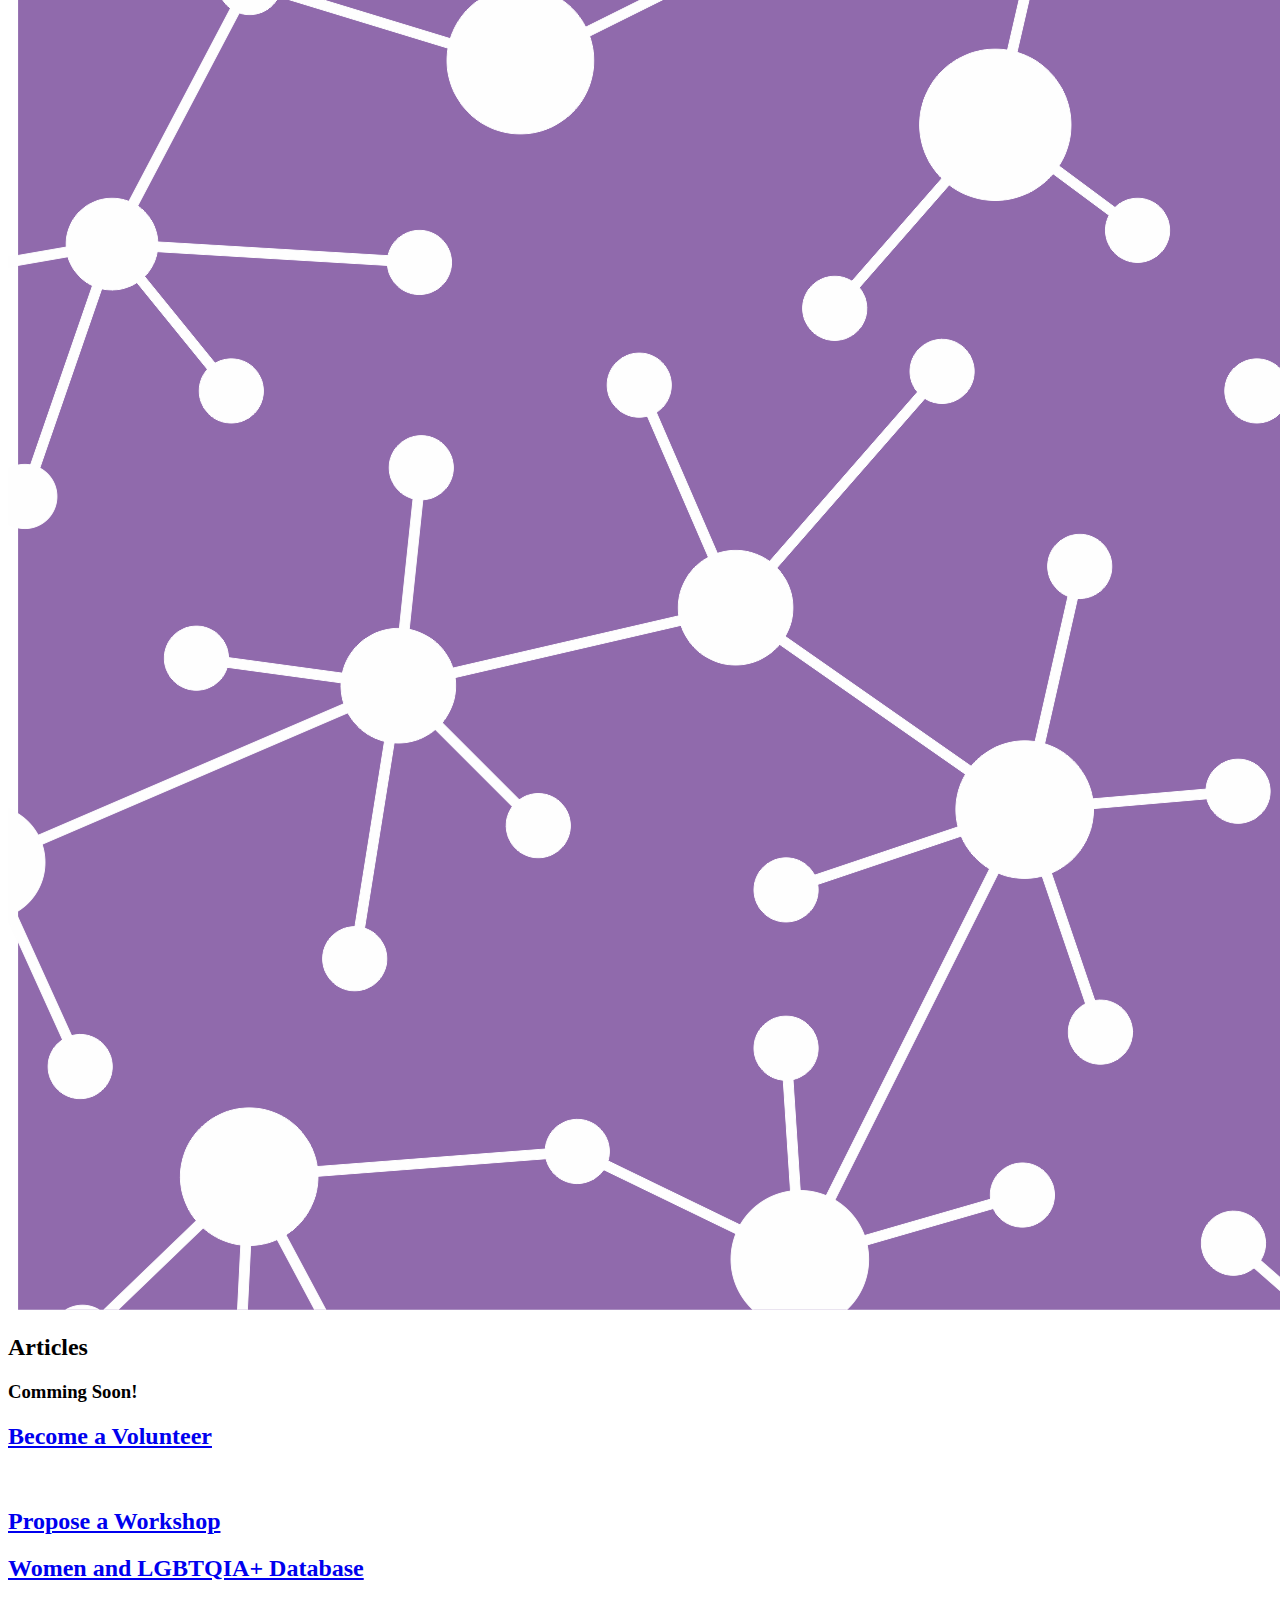
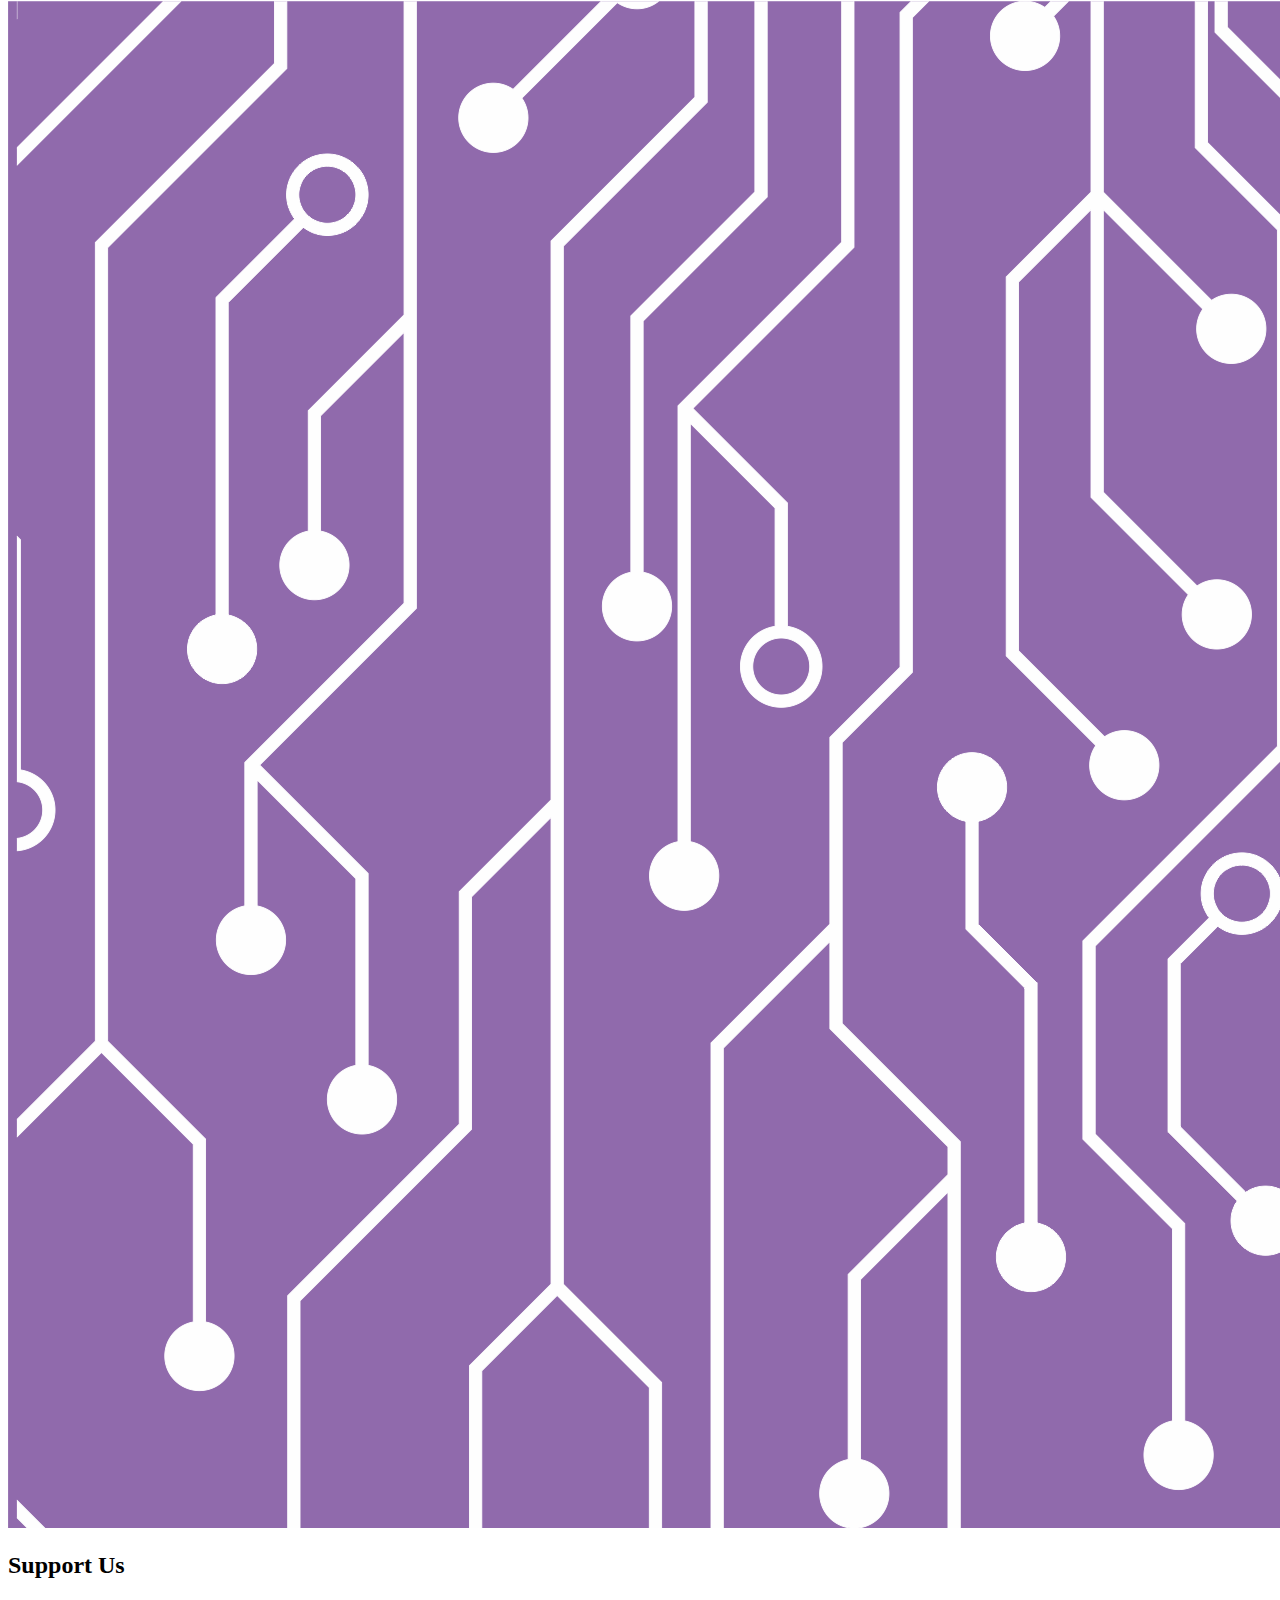
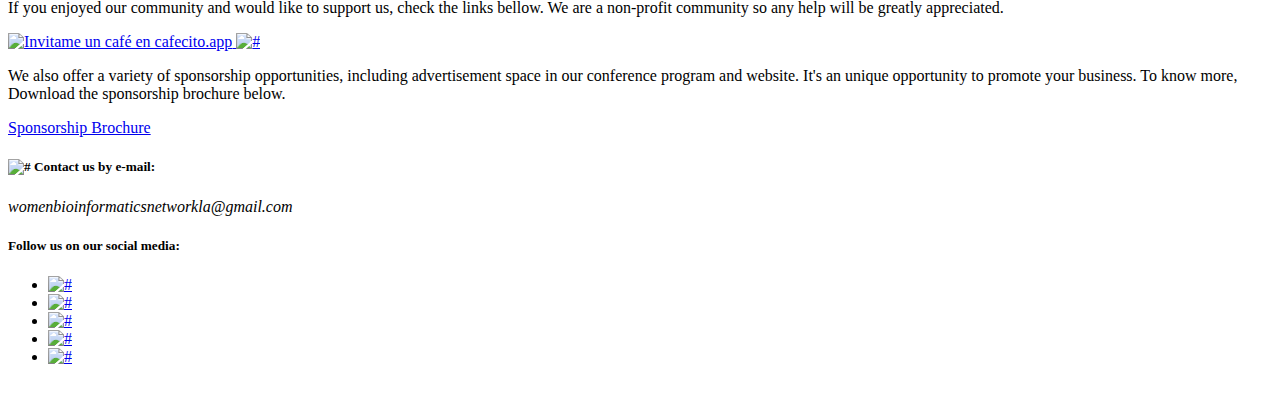
==== commit 7f74175e: "js refactoring" ====
--- a/index.html
+++ b/index.html
@@ -6,8 +6,8 @@
     <meta http-equiv='X-UA-Compatible' content='IE=edge'>
     <title>Women in Bioinformatics and Data Science Latin America</title>
     <meta name='viewport' content='width=device-width, initial-scale=1'>
-    <link rel='stylesheet' type='text/css' href='main.css'>
-    <link rel='stylesheet' type='text/css' href="responsive.css">
+    <link rel='stylesheet' type='text/css' href='/assets/styles/main.css'>
+    <link rel='stylesheet' type='text/css' href="/assets/styles/responsive.css">
     <script src="assets/js/main.js" type="text/javascript" charset="utf-8" defer></script>
     <script src="https://code.jquery.com/jquery-3.5.1.min.js" integrity="sha256-9/aliU8dGd2tb6OSsuzixeV4y/faTqgFtohetphbbj0=" crossorigin="anonymous"></script>
 </head>
@@ -253,14 +253,13 @@
             </ul>
         </section>
     </footer>
-    <script src='main.js'></script>
     <svg width="0" height="0">
             <defs>
                 <clipPath id="hexagono" clipPathUnits="objectBoundingBox">
                     <polygon points=".25 0, .75 0, 1 .5, .75 1, .25 1, 0 .5" />
                 </clipPath>
             </defs>
-        </svg>
+    </svg>
 </body>
 
 </html>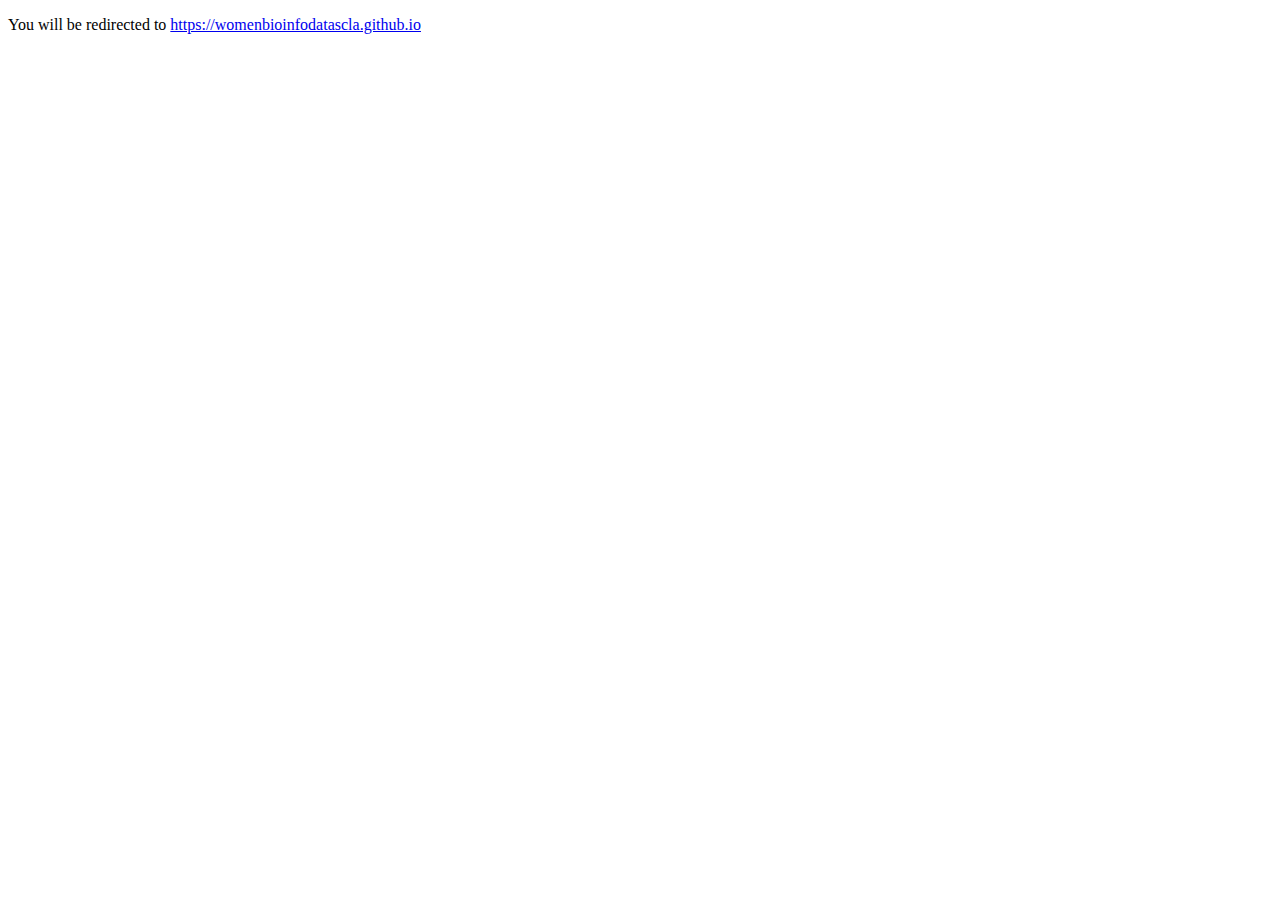
==== commit 5f1a87f7: "redirecting to new page" ====
--- a/index.html
+++ b/index.html
@@ -1,265 +1,10 @@
 <!DOCTYPE html>
-<html lang="en">
-
-<head>
-    <meta charset='utf-8'>
-    <meta http-equiv='X-UA-Compatible' content='IE=edge'>
-    <title>Women in Bioinformatics and Data Science Latin America</title>
-    <meta name='viewport' content='width=device-width, initial-scale=1'>
-    <link rel='stylesheet' type='text/css' href='/assets/styles/main.css'>
-    <link rel='stylesheet' type='text/css' href="/assets/styles/responsive.css">
-    <script src="assets/js/main.js" type="text/javascript" charset="utf-8" defer></script>
-    <script src="https://code.jquery.com/jquery-3.5.1.min.js" integrity="sha256-9/aliU8dGd2tb6OSsuzixeV4y/faTqgFtohetphbbj0=" crossorigin="anonymous"></script>
-</head>
-
-<body>
-    <nav>
-        <figure class="logofigure">
-            <a href="index.html"> 
-                <img src="./assets/img/logo.png" alt="WBDS logo">
-            </a>
-        </figure>
-        <figure class="arrowfigure">
-            <img src="./assets/img/top_arrow.png" alt="">
-        </figure>
-        <div class="header">
-            <div class="ham">
-                <img src="assets/icon/lista.png" class="ham-list disable" id="ham-list">
-                <img src="assets/icon/close.png" class="cross-icon" id="cross-icon">
-            </div>
-            <ul class="nav-options" id="nav-options">
-                <li>
-                    <a id="home-button" class="active" href="index.html">Home</a>
-                </li>
-                <li>
-                    <a id="whoweare-button" href="#">About</a>
-                </li>
-                <li>
-                    <a id="projects-button" href="#projects">Projects</a>
-                </li>
-                <li>
-                    <a id="conduct-button" href="#">Code of Conduct</a>
-                </li>
-                <li>
-                    <a id="support-button" href="index.html#support">Support Us</a>
-                </li>
-                <li>
-                    <a id="contact-button" href="#contact">Contact</a>
-                </li>
-                <li>
-                    <ul class="lang-ul">
-                        <li class="languages">
-                            <img id="globe-icon" alt="#" src="./assets/icon/globe.png" class="lang-img">
-                            <img alt="#" src="./assets/icon/globe_purple.png" class="lang-imige-mobile">
-                        </li>
-                        <li class="languages">
-                            <a id="spanish-button" href="#">ES</a>
-                        </li>
-                        <li class="languages">
-                            <h5 class="sep">|</h5>
-                        </li>
-                        <li class="languages">
-                            <a id="portuguese-button" href="#">PT</a>
-                        </li>
-                    </ul>
-                </li>
-            </ul>
-            <div>
-                <img>
-            </div>
-        </div>
-    </nav>
-
-    <section id="about">
-        <div  class="row">
-            <article id="about-article" class='about'>
-                <h1 id="about-h1" >Women in Bioinformatics and Data Science LA</h1>
-                <p id="about-p" >We are a community of women working in the fields of Bioinformatics and Data Science created in 2019 aiming at promoting and making visible the research carried out by women in these fields. 
-                    We also seek to create networking and collaboration within the community of women scientists from both the public and private sectors.
-                    Our projects aim to bring together researchers from Latin America who work in the areas of systems biology, omics technologies, artificial intelligence, machine learning, data science, data mining and high-performance computing with applications in biology from the public and private sectors.</p>
-                <a id="about-button" href="#" class="button">Who we are</a>
-            </article>
-
-            <figure class="aboutfigure">
-                <img src="./assets/img/cabeza.png" alt="" >
-            </figure>
-        </div>
-    </section>
-
-    <section id="goals">
-        <article class="goals">
-            <h2 id="goals-h2" >Our Vision and Mission</h2>
-            <ul class="vision">
-                <li id="goals-li1" >Science and technology are masculinized environments in which gender disparities remain part of their 
-                    structure. For this reason, we create a space with a broad perspective so all women can feel safe and empowered. </li>
-                    
-                <li id="goals-li2" >We want to contribute with spaces in which all the community can develop their careers without 
-                    barriers, that promotes all aspects that are important for the construction of a 
-                    more equal and diverse society and scientific community. </li>
-            </ul>
-            <ul >
-                <li id="goals-li3" >Promoting and visibilizing women research in the Bioinformatics and Data Science fields</li>
-                <li id="goals-li4" >Encouraging women to establish collaborative research networks</li>
-                <li id="goals-li5" >Empowering young scientists to be confident in their work and capabilities</li>
-            </ul>
-        </article>
-    </section>
-
-    <section id="1stwbds">
-        <h2 id="events-h2" class="blue">Our events</h2>
-        <div class="purplerow">
-            <ul>
-                <li>
-                    <h3>800+</h3>
-                    <h4 id="events-h4-1" >Participants</h4>
-                </li>
-                <li>
-                    <h3>168</h3>
-                    <h4 id="events-h4-2" >Abstracts</h4>
-                </li>
-                <li>
-                    <h3>24</h3>
-                    <h4 id="events-h4-3" >Keynotes</h4>
-                </li>
-                <li>
-                    <h3>+10</h3>
-                    <h4 id="events-h4-4" >Countries</h4>
-                </li>
-            </ul>
-        </div>
-        <p id="events-p" class="p_purplerow">You can check how the 1stWBDS went on our <a href="https://womenbioinfodatascla.github.io/" target="_blank">website</a> and <a href="https://www.youtube.com/channel/UCh4nMfC3_YIH6A1q5uf2Q0Q" target="_blank">youtube channel</a>.</p>
-    </section>
-
-    <section id="projects">
-        <h2 id="projects-h2">Our Projects</h2>
-        <div class="projects">
-            <a>
-                <div>
-                </div>
-                <img alt src='assets/img/CIRCUITOS.png' />
-            </a>
-            <a class="clickable" href="https://womenbioinfodatascla.github.io/2WBDSLA/index.html" target="_blank" >
-                <div>
-                    <h2 id="conference-h2">2nd WBDS Conference</h2>
-                    <h3 id="conference-h3">22-24 Sep 21</h3>
-                </div>
-            </a>
-            <a class="clickable">
-                <div>
-                    <h2 id="workshops-h2">Workshops</h2>
-                    <h3 id="workshops-h3">Comming Soon!</h3>
-                </div>
-            </a>
-            <a>
-                <div>
-                </div>
-                <img alt src='assets/img/MOLECULAS.png' />
-            </a>
-
-            <a class="clickable">
-                <div>
-                    <h2 id="articles-h2">Articles</h2>
-                    <h3 id="articles-h3">Comming Soon!</h3>
-                </div>
-            </a>
-
-            <a class="whitehex">
-                <div>
-                </div>
-            </a>
-            <a class="whitehex">
-                <div>
-                </div>
-            </a>
-            <a class="clickable" href="https://womenbioinfodatascla.github.io/2WBDSLA/index.html" target="_blank" >
-                <div>
-                    <h2 id="volunteer-h2">Become a Volunteer</h2>
-                </div>
-            </a>
-            <a>
-                <div>
-                </div>
-                <img alt src='assets/img/cabeza.png' />
-            </a>
-            <a href="https://docs.google.com/forms/d/e/1FAIpQLSdyi72ASbIZ6bM4K6M4HJ2yL90kCVtoL7L1igOxL93oGFOPxg/viewform" target="blank" class="clickable">
-                <div>
-                    <h2 id="propose-h2">Propose a Workshop</h2>
-                </div>
-            </a>
-            <a href="https://docs.google.com/forms/d/e/1FAIpQLSenGDo6cDI_2JZp46tJMPOEjCPrtkJ-uGvq1oJvF2e5HRYYkg/viewform" target="_blank" class="clickable">
-                <div>
-                    <h2 id="database-h2">Women and LGBTQIA+ Database</h2>
-                </div>
-            </a>
-            <a class="whitehex">
-                <div>
-                </div>
-                <img alt src='assets/img/CIRCUITOS2.png' />
-            </a>
-        </div>
-    </section>
-
-    <section id="who-we-are" class="abtext disable">
-    </section>
-
-    <section id="conduct" class="conduct disable">
-    </section>
-
-    <section id="support" class="support">
-        <h2 id="support-h2" >Support Us</h2>
-        <article>
-            <p id="support-p1">If you enjoyed our community and would like to support us, check the links bellow. We are a non-profit community so any help will be greatly appreciated.</p>
-            <div class="supportlinks">
-                <a href="https://cafecito.app/wbdsla" rel="noopener" target="_blank">
-                    <img src="assets/img/cafecito.png" alt="Invitame un café en cafecito.app">
-                </a>
-                <a href="https://www.paypal.me/1wbds" rel="noopener" target="_blank">
-                    <img src="assets/img/paypal.png" alt="#">
-                </a>
-            </div>
-        </article>
-        <article>
-            <p id="support-p2">We also offer a variety of sponsorship opportunities, including advertisement space in our conference program and website. It's an unique opportunity to promote your business. To know more, Download the sponsorship brochure below. </p>
-            <div class="brochurelink">
-                <a href="https://drive.google.com/file/d/1djj793z2MWue0y9MC2KBer9wld8tkzsL/view?usp=sharing" class="button" target="_blank">Sponsorship Brochure</a>
-            </div>
-        </article>
-    </section>
-
-    <footer id="contact">
-        <section id="email">
-            <h5 id="contact-h5" ><img src="./assets/icon/email.png" alt="#"> Contact us by e-mail:</h5>
-            <address>womenbioinformaticsnetworkla@gmail.com</address>
-        </section>
-
-        <section id="socialmedia">
-            <h5  id="socialmedia-h5" >Follow us on our social media:</h5>
-            <ul class="medialinks">
-                <li>
-                    <a href="https://twitter.com/BioinfoLa" target="_blank"><img alt="#" src="./assets/icon/tw.png"></a>
-                </li>
-                <li>
-                    <a href="https://www.facebook.com/womenbioinfodatascla" target="_blank"><img alt="#" src="./assets/icon/fb.png"></a>
-                </li>
-                <li>
-                    <a href="https://t.me/WomenBioinfoDataScLA" target="_blank"><img alt="#" src="./assets/icon/tl.png"></a>
-                </li>
-                <li>
-                    <a href="https://www.youtube.com/channel/UCh4nMfC3_YIH6A1q5uf2Q0Q" target="_blank"><img alt="#" src="./assets/icon/yt.png"></a>
-                </li>
-                <li>
-                    <a href="https://github.com/WomenBioinfoDataScLA" target="_blank"><img alt="#" src="./assets/icon/gt.png"></a>
-                </li>
-            </ul>
-        </section>
-    </footer>
-    <svg width="0" height="0">
-            <defs>
-                <clipPath id="hexagono" clipPathUnits="objectBoundingBox">
-                    <polygon points=".25 0, .75 0, 1 .5, .75 1, .25 1, 0 .5" />
-                </clipPath>
-            </defs>
-    </svg>
-</body>
-
+<html>
+   <head>
+      <title>WomenBioinfoDataScLA</title>
+      <meta http-equiv="refresh" content="2; url=https://womenbioinfodatascla.github.io">
+   </head>
+   <body>
+      <p>You will be redirected to <a href="https://womenbioinfodatascla.github.io">https://womenbioinfodatascla.github.io</a></p>
+   </body>
 </html>